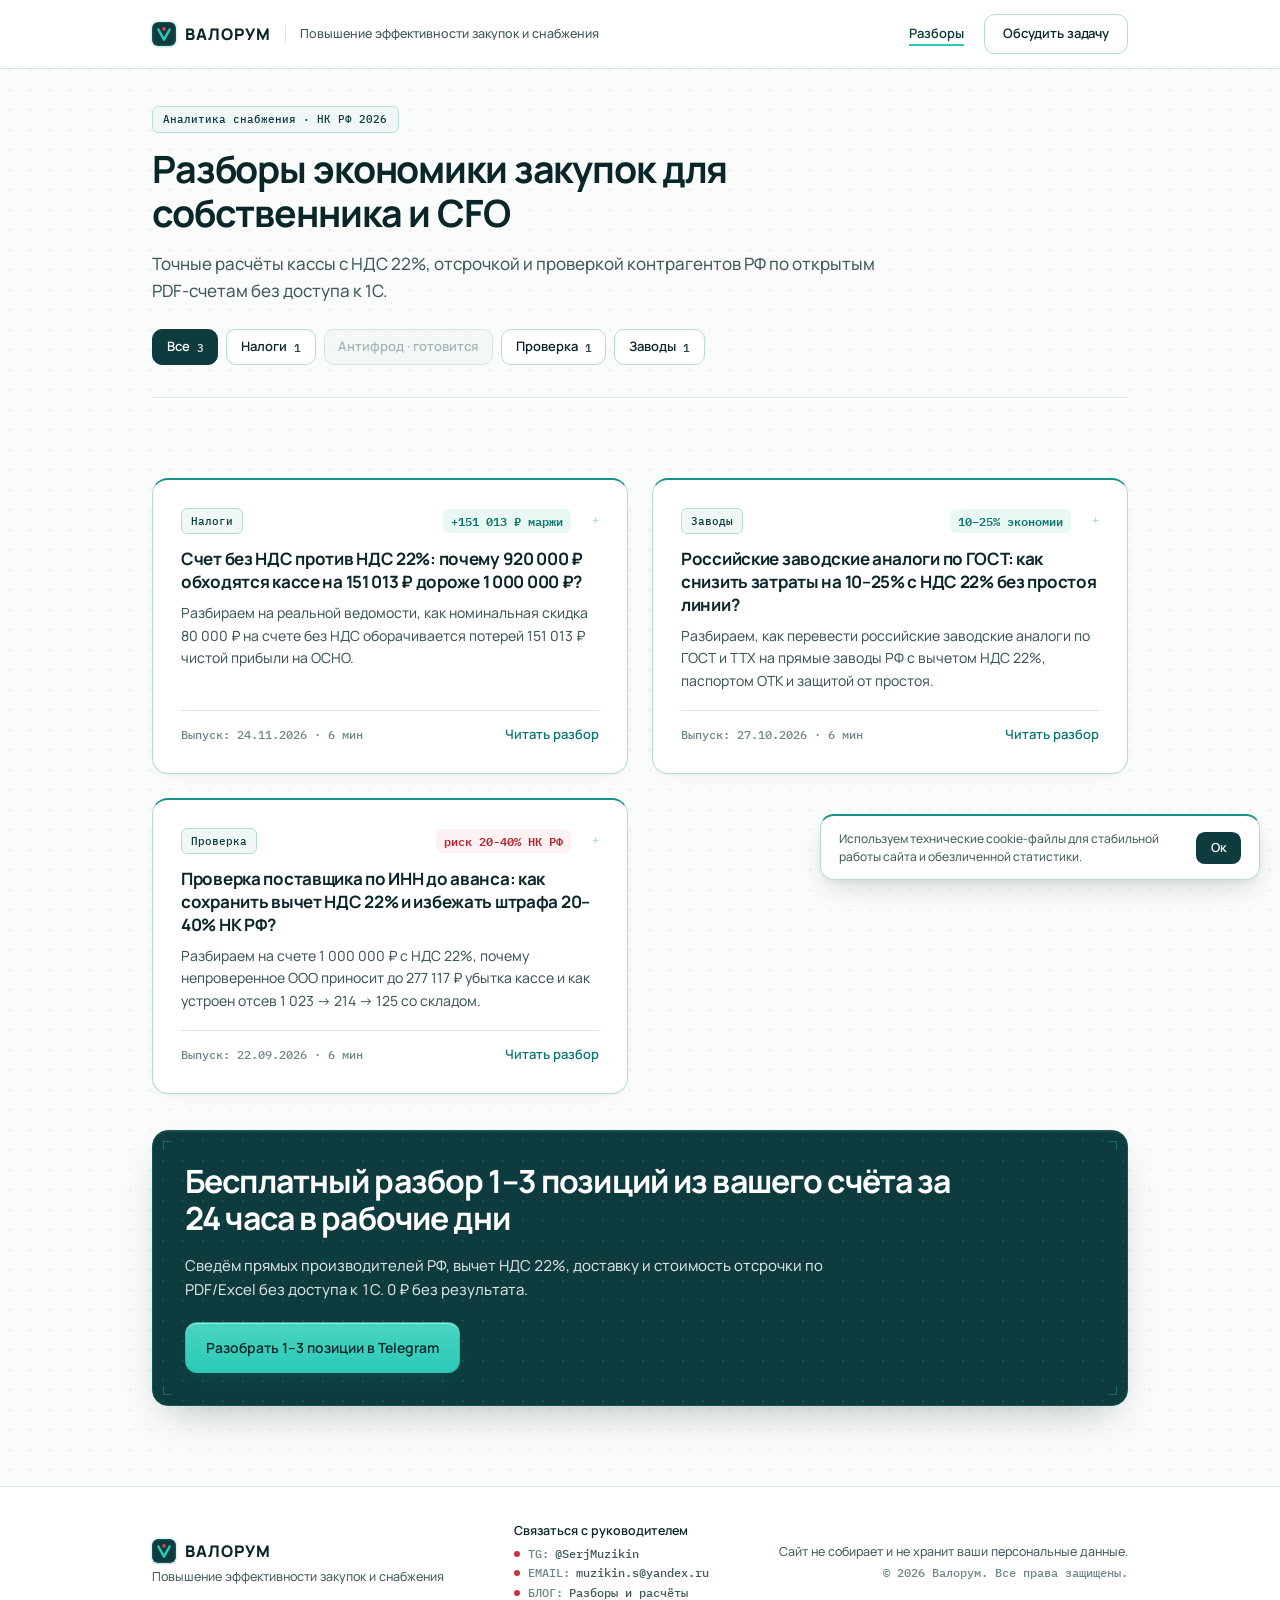
==== blog/index.html @ ad0beb58 "deploy(pages): publish sanitized showcase (default)" ====
<!DOCTYPE html>
<html lang="ru" class="scroll-smooth">
<head>
<meta charset="UTF-8">
<meta name="viewport" content="width=device-width, initial-scale=1.0">
<title>Разборы и расчёты экономики закупок — Валорум</title>
<meta name="description" content="Инженерные и налоговые разборы закупок для собственников и CFO: НДС 22%, УСН, проверка поставщиков по ИНН, отсрочка платежа и прямые заводы РФ.">
<meta name="author" content="Сергей Музыкин (@SerjMuzikin)">
<meta name="robots" content="index, follow">
<meta name="theme-color" content="#FFFFFF">
<link rel="icon" type="image/svg+xml" href="/favicon.svg">
<link rel="manifest" href="/site.webmanifest">
<link rel="canonical" href="https://valorum.ru/blog/">
<meta property="og:type" content="website">
<meta property="og:locale" content="ru_RU">
<meta property="og:site_name" content="Валорум">
<meta property="og:url" content="https://valorum.ru/blog/">
<meta property="og:title" content="Разборы и расчёты экономики закупок — Валорум">
<meta property="og:description" content="Инженерные и налоговые разборы закупок для собственников и CFO: НДС 22%, УСН, проверка поставщиков по ИНН, отсрочка платежа и прямые заводы РФ.">
<meta property="og:image" content="https://valorum.ru/og-cover.png">
<meta property="og:image:type" content="image/png">
<meta property="og:image:width" content="1200">
<meta property="og:image:height" content="630">
<meta property="og:image:alt" content="Разборы и расчёты экономики закупок — Валорум">
<meta name="twitter:card" content="summary_large_image">
<meta name="twitter:image" content="https://valorum.ru/og-cover.png">
<script type="application/ld+json">{"@context":"https://schema.org","@type":"Blog","@id":"https://valorum.ru/blog/#blog","url":"https://valorum.ru/blog/","name":"Разборы и экономика закупок — Валорум","inLanguage":"ru-RU","publisher":{"@type":"Organization","@id":"https://valorum.ru/#org","name":"Валорум","url":"https://valorum.ru/","logo":"https://valorum.ru/favicon.svg"}}</script>
<link rel="preload" href="/manrope-latin-cyrillic-var.woff2" as="font" type="font/woff2" crossorigin>
<link rel="stylesheet" href="/styles.css">
<link rel="stylesheet" href="/components.css">
<link rel="stylesheet" href="/blog.css">
<link rel="stylesheet" href="/utilities.css">
<noscript><style>.reveal-item{opacity:1!important;transform:none!important}</style></noscript>
</head>
<body id="top" class="antialiased selection:bg-[#0D3B3E] selection:text-white">
<svg width="0" height="0" style="position:absolute;overflow:hidden" aria-hidden="true"><symbol id="valorum-mark" viewBox="0 0 32 32"><rect width="32" height="32" rx="7.5" fill="#0D3B3E"/><rect x="1" y="1" width="30" height="30" rx="6.5" fill="none" stroke="#1C686D" stroke-width="1"/><path d="M8.5 10L16 23.5L23.5 10" fill="none" stroke="#29CBB6" stroke-width="3.3" stroke-linecap="round" stroke-linejoin="round"/><rect x="13.9" y="7" width="4.2" height="4.2" rx="1" fill="#E04854"/></symbol></svg>
<header class="blog-header"><div class="blog-header-inner"><div class="blog-header-left"><a href="/" class="brand-lockup shrink-0" aria-label="Валорум — главная страница"><svg class="brand-logo-box" aria-hidden="true"><use href="#valorum-mark"/></svg><span class="brand-wordmark">ВАЛОРУМ</span></a><span class="blog-header-sep" aria-hidden="true"></span><span class="blog-header-sub">Повышение эффективности закупок и снабжения</span></div><div class="blog-header-right"><a href="/blog/" class="header-nav-link header-nav-link--active shrink-0" aria-current="page">Разборы</a><a href="/#screen-5" class="btn-header-outline blog-header-btn">Обсудить задачу</a></div></div><div id="scroll-telemetry" aria-hidden="true"></div></header>
<main class="blog-main"><section class="blog-hero"><span class="blog-kicker">Аналитика снабжения · НК РФ 2026</span><h1 class="blog-h1">Разборы экономики закупок для собственника и CFO</h1><p class="blog-lead">Точные расчёты кассы с НДС 22%, отсрочкой и проверкой контрагентов РФ по открытым PDF-счетам без доступа к 1С.</p><div class="rubric-bar" data-rubric-bar><button type="button" class="rubric-chip" data-filter="all" aria-pressed="true">Все <span class="rubric-chip-count">3</span></button><button type="button" class="rubric-chip" data-filter="tax" aria-pressed="false">Налоги <span class="rubric-chip-count">1</span></button><button type="button" class="rubric-chip" data-filter="antifraud" aria-pressed="false" disabled aria-disabled="true">Антифрод · готовится</button><button type="button" class="rubric-chip" data-filter="check" aria-pressed="false">Проверка <span class="rubric-chip-count">1</span></button><button type="button" class="rubric-chip" data-filter="sourcing" aria-pressed="false">Заводы <span class="rubric-chip-count">1</span></button></div></section>
<section class="valorum-section valorum-section--last"><div class="blog-grid">
<article class="valorum-card valorum-card--flex blog-card" data-rubric="tax"><div><div class="blog-card-top"><span class="blog-rubric-badge">Налоги</span><span class="blog-metric tabular-nums blog-metric--good">+151 013 ₽ маржи</span></div><h2 class="blog-card-title"><a href="/blog/schet-bez-nds-protiv-nds-22/">Счет без НДС против НДС 22%: почему 920 000 ₽ обходятся кассе на 151 013 ₽ дороже 1 000 000 ₽?</a></h2><p class="blog-card-lead">Разбираем на реальной ведомости, как номинальная скидка 80 000 ₽ на счете без НДС оборачивается потерей 151 013 ₽ чистой прибыли на ОСНО.</p></div><div class="blog-card-footer tabular-nums"><span class="blog-card-meta">Выпуск: 24.11.2026 · 6 мин</span><a href="/blog/schet-bez-nds-protiv-nds-22/" class="blog-card-cta">Читать разбор</a></div></article>
<article class="valorum-card valorum-card--flex blog-card" data-rubric="sourcing"><div><div class="blog-card-top"><span class="blog-rubric-badge">Заводы</span><span class="blog-metric tabular-nums blog-metric--good">10–25% экономии</span></div><h2 class="blog-card-title"><a href="/blog/rossiyskie-zavodskie-analogi-po-gost/">Российские заводские аналоги по ГОСТ: как снизить затраты на 10–25% с НДС 22% без простоя линии?</a></h2><p class="blog-card-lead">Разбираем, как перевести российские заводские аналоги по ГОСТ и ТТХ на прямые заводы РФ с вычетом НДС 22%, паспортом ОТК и защитой от простоя.</p></div><div class="blog-card-footer tabular-nums"><span class="blog-card-meta">Выпуск: 27.10.2026 · 6 мин</span><a href="/blog/rossiyskie-zavodskie-analogi-po-gost/" class="blog-card-cta">Читать разбор</a></div></article>
<article class="valorum-card valorum-card--flex blog-card" data-rubric="check"><div><div class="blog-card-top"><span class="blog-rubric-badge">Проверка</span><span class="blog-metric tabular-nums blog-metric--crimson">риск 20-40% НК РФ</span></div><h2 class="blog-card-title"><a href="/blog/proverka-postavshchika-po-inn/">Проверка поставщика по ИНН до аванса: как сохранить вычет НДС 22% и избежать штрафа 20–40% НК РФ?</a></h2><p class="blog-card-lead">Разбираем на счете 1 000 000 ₽ с НДС 22%, почему непроверенное ООО приносит до 277 117 ₽ убытка кассе и как устроен отсев 1 023 -&gt; 214 -&gt; 125 со складом.</p></div><div class="blog-card-footer tabular-nums"><span class="blog-card-meta">Выпуск: 22.09.2026 · 6 мин</span><a href="/blog/proverka-postavshchika-po-inn/" class="blog-card-cta">Читать разбор</a></div></article>
</div>
<div class="blog-empty-state" data-blog-empty hidden>Выпуски этого раздела готовятся к публикации.</div>
<div class="blog-index-banner"><div class="dark-green-banner reveal-item"><span class="corner-tick tl"></span><span class="corner-tick tr"></span><span class="corner-tick bl"></span><span class="corner-tick br"></span><div class="relative"><h2 class="section-h2">Бесплатный разбор 1–3 позиций из вашего счёта за 24 часа в рабочие дни</h2><p class="blog-banner-text tabular-nums">Сведём прямых производителей РФ, вычет НДС 22%, доставку и стоимость отсрочки по PDF/Excel без доступа к 1С. 0 ₽ без результата.</p><a href="https://t.me/valorum_official_bot?start=landing_cta" data-bot-cta data-bot-camp="bg-idx" target="_blank" rel="noopener noreferrer" class="btn-valorum blog-cta-btn"><span>Разобрать 1–3 позиции в Telegram</span></a></div></div>
</div>
</section></main>
<footer class="blog-footer"><div class="blog-footer-inner"><div class="blog-footer-col"><a href="#top" class="brand-lockup" aria-label="Валорум — наверх страницы"><svg class="brand-logo-box" aria-hidden="true"><use href="#valorum-mark"/></svg><span class="brand-wordmark">ВАЛОРУМ</span></a><div class="blog-footer-sub">Повышение эффективности закупок и снабжения</div></div><div class="blog-footer-col"><div class="blog-footer-head">Связаться с руководителем</div><div class="blog-footer-links"><div class="blog-footer-row"><span class="footer-dot"></span><span class="blog-footer-lbl">TG:</span><a href="https://t.me/SerjMuzikin" target="_blank" rel="noopener noreferrer" class="footer-link">@SerjMuzikin</a></div><div class="blog-footer-row"><span class="footer-dot"></span><span class="blog-footer-lbl">EMAIL:</span><a href="mailto:muzikin.s@yandex.ru" class="footer-link">muzikin.s@yandex.ru</a></div><div class="blog-footer-row"><span class="footer-dot"></span><span class="blog-footer-lbl">БЛОГ:</span><a href="/blog/" class="footer-link">Разборы и расчёты</a></div></div></div><div class="blog-footer-legal"><div class="blog-footer-sub">Сайт не собирает и не хранит ваши персональные данные.</div><div class="blog-footer-copy">© 2026 Валорум. Все права защищены.</div></div></div></footer>
<div id="cookie-notice" class="cookie-notice" role="region" aria-label="Уведомление о cookie" hidden><p class="cookie-notice-text">Используем технические cookie-файлы для стабильной работы сайта и обезличенной статистики.</p><button type="button" id="cookie-accept-btn" class="cookie-notice-btn">Ок</button></div>
<script src="/kinematics.js" defer></script>
</body>
</html>
---- styles.css ----
/* ==========================================================================
   ТЕХНОЛОГИЧЕСКИЙ МИНИМАЛИЗМ ВАЛОРУМ (ШРИФТЫ, PREFLIGHT, ТОКЕНЫ, БАЗА)
   ========================================================================== */
@layer base, components, utilities;

@font-face {
  font-family: 'Manrope';
  font-style: normal;
  font-weight: 400 800;
  font-display: swap;
  src: url('./manrope-latin-cyrillic-var.woff2') format('woff2');
}

@font-face {
  font-family: 'IBM Plex Mono';
  font-style: normal;
  font-weight: 400;
  font-display: swap;
  src: url('./ibm-plex-mono-400.woff2') format('woff2');
}

@font-face {
  font-family: 'IBM Plex Mono';
  font-style: normal;
  font-weight: 500;
  font-display: swap;
  src: url('./ibm-plex-mono-500.woff2') format('woff2');
}

@font-face {
  font-family: 'IBM Plex Mono';
  font-style: normal;
  font-weight: 600;
  font-display: swap;
  src: url('./ibm-plex-mono-600.woff2') format('woff2');
}

@layer base {
  :root {
    /* Канонические алиасы дизайн-токенов Djuls Design Studio (ARCH-02 × ARCH-01) */
    --bg-elevated: #F0F7F6;
    --bg-glass: rgba(255, 255, 255, 0.95);
    --text-primary: #0A2629;
    --accent-primary: #29CBB6;
    --font-display: 'Manrope', -apple-system, BlinkMacSystemFont, sans-serif;
    --text-hero: clamp(1.625rem, 3.3vw + 0.85rem, 2.625rem);
    --bg-canvas: #FAFBFB;
    --bg-surface: #FFFFFF;
    --bg-subtle: #F0F7F6;
    --bg-bar-glass: rgba(255, 255, 255, 0.95);
    --border-hairline: #D8E6E4;

    /* 1. Основная зеленая гамма Скандинавского фьорда */
    --dark-green-ink: #0A2629;
    --dark-green: #0D3B3E;
    --card-border-green: #B5DCD7;
    --card-top-green: #169385;
    --text-secondary: #3F585B;
    --text-muted: #6E8689;

    /* 2. Ярко-зеленый для кнопок, маркера выгоды и плюсовой экономики */
    --bright-green: #29CBB6;
    --bright-green-hover: #31D6C0;
    --bright-green-ink: #062628;
    --good-text: #0C786D;
    --good-soft: #EAF8F5;

    /* 3. Рубиново-красный для тонких плашек, точек и минусовых цифр */
    --crimson: #C9333E;
    --crimson-text: #B42732;
    --crimson-soft: #FDF2F3;
    --crimson-border: rgba(201, 51, 62, 0.34);

    /* Инженерная шрифтовая пара и механические кривые */
    --font-sans: 'Manrope', -apple-system, BlinkMacSystemFont, sans-serif;
    --font-mono: 'IBM Plex Mono', monospace;
    --ease-mech: cubic-bezier(0.22, 1, 0.36, 1);
    --ease-crisp: cubic-bezier(0.25, 1, 0.5, 1);
  }

  /* Tailwind Preflight */
  *,
  ::before,
  ::after {
    box-sizing: border-box;
    border-width: 0;
    border-style: solid;
    border-color: #e5e7eb;
  }

  ::before,
  ::after {
    --tw-content: '';
  }

  html,
  :host {
    line-height: 1.5;
    -webkit-text-size-adjust: 100%;
    -moz-tab-size: 4;
    tab-size: 4;
    font-family: var(--font-sans);
    font-feature-settings: normal;
    font-variation-settings: normal;
    -webkit-tap-highlight-color: transparent;
  }

  body {
    margin: 0;
    line-height: inherit;
    font-family: var(--font-sans);
    font-weight: 450;
    background-color: var(--bg-canvas);
    background-image: radial-gradient(rgba(13, 59, 62, 0.075) 1px, transparent 1px);
    background-size: 20px 20px;
    color: var(--dark-green-ink);
    -webkit-font-smoothing: antialiased;
    -moz-osx-font-smoothing: grayscale;
    text-rendering: optimizeLegibility;
  }

  hr {
    height: 0;
    color: inherit;
    border-top-width: 1px;
  }

  h1, h2, h3, h4, h5, h6 {
    font-size: inherit;
    font-weight: inherit;
  }

  a {
    color: inherit;
    text-decoration: inherit;
  }

  b,
  strong {
    font-weight: bolder;
  }

  code, kbd, samp, pre {
    font-family: var(--font-mono);
    font-feature-settings: normal;
    font-variation-settings: normal;
    font-size: 1em;
  }

  small {
    font-size: 80%;
  }

  table {
    text-indent: 0;
    border-color: inherit;
    border-collapse: collapse;
  }

  button, input, optgroup, select, textarea {
    font-family: inherit;
    font-feature-settings: inherit;
    font-variation-settings: inherit;
    font-size: 100%;
    font-weight: inherit;
    line-height: inherit;
    letter-spacing: inherit;
    color: inherit;
    margin: 0;
    padding: 0;
  }

  button,
  select {
    text-transform: none;
  }

  button,
  [type='button'],
  [type='reset'],
  [type='submit'] {
    -webkit-appearance: button;
    background-color: transparent;
    background-image: none;
  }

  :-moz-focusring {
    outline: auto;
  }

  blockquote, dl, dd, h1, h2, h3, h4, h5, h6, hr, figure, p, pre {
    margin: 0;
  }

  fieldset {
    margin: 0;
    padding: 0;
  }

  legend {
    padding: 0;
  }

  ol, ul, menu {
    list-style: none;
    margin: 0;
    padding: 0;
  }

  img, svg, video, canvas, audio, iframe, embed, object {
    display: block;
    vertical-align: middle;
  }

  img,
  video {
    max-width: 100%;
    height: auto;
  }

  [hidden]:where(:not([hidden="until-found"])) {
    display: none;
  }
}

@layer components {
  /* Секции и типографика */
  .valorum-section {
    padding: 3rem 0;
    border-bottom: 1px solid var(--border-hairline);
  }
  .valorum-section--hero { padding-top: 2.25rem; }
  .valorum-section--last { border-bottom: 0; }

  .hero-h1 {
    font-size: clamp(1.625rem, 3.3vw + 0.85rem, 2.625rem);
    line-height: 1.16;
    letter-spacing: -0.032em;
    font-weight: 700;
    color: var(--dark-green-ink);
  }
  .section-h2 {
    font-size: clamp(1.4rem, 2.1vw + 0.82rem, 2rem);
    line-height: 1.18;
    letter-spacing: -0.027em;
    font-weight: 700;
    color: var(--dark-green-ink);
    max-width: 48rem;
    margin-bottom: 0.875rem;
  }
  .section-lead {
    font-size: clamp(0.9375rem, 0.35vw + 0.86rem, 1.0625rem);
    line-height: 1.62;
    color: var(--text-secondary);
    max-width: 48rem;
    margin-bottom: 1.75rem;
  }
  .card-h3 {
    font-size: 1.0625rem;
    line-height: 1.35;
    letter-spacing: -0.017em;
    font-weight: 600;
    color: var(--dark-green-ink);
    margin-bottom: 0.5rem;
  }
  .card-body {
    font-size: 0.875rem;
    line-height: 1.62;
    color: var(--text-secondary);
  }
  .card-summary {
    margin-top: 1rem;
    padding-top: 0.875rem;
    border-top: 1px solid var(--border-hairline);
    font-size: 0.875rem;
    font-weight: 600;
    color: var(--dark-green-ink);
    line-height: 1.45;
  }
  .ledger-num {
    font-family: var(--font-mono);
    font-size: 0.84375rem;
    line-height: 1.35;
    letter-spacing: -0.015em;
  }
  .font-mono-tech {
    font-family: var(--font-mono);
    letter-spacing: -0.01em;
  }
  .tabular-nums {
    font-variant-numeric: tabular-nums;
    font-feature-settings: "tnum" 1, "zero" 1;
  }

  @media (min-width: 640px) {
    .valorum-section { padding: 5rem 0; }
    .section-h2 { margin-bottom: 1rem; }
    .section-lead { margin-bottom: 2.5rem; }
    .card-h3 { margin-bottom: 0.625rem; }
    .card-summary { margin-top: 1.5rem; padding-top: 1rem; }
  }
  @media (min-width: 768px) {
    .card-h3--3row { min-height: 4.35rem; }
  }

  /* Телеметрическая линия чтения 1.5px и единый логотип */
  #scroll-telemetry {
    position: absolute;
    left: 0;
    bottom: -1px;
    height: 1.5px;
    width: 100%;
    background: linear-gradient(90deg, var(--card-top-green) 0%, var(--bright-green) 75%, var(--crimson) 100%);
    transform-origin: 0 50%;
    transform: scaleX(0);
    will-change: transform;
    pointer-events: none;
  }

  .brand-lockup {
    display: flex;
    align-items: center;
    width: fit-content;
    gap: 0.55rem;
    text-decoration: none;
  }
  .brand-logo-box {
    width: 22px;
    height: 22px;
    border-radius: 6px;
    flex-shrink: 0;
    box-shadow: 0 1px 2px rgba(10, 38, 41, 0.12), 0 0 0 2px var(--good-soft);
  }
  .brand-wordmark {
    font-family: var(--font-sans);
    font-size: 15px;
    font-weight: 800;
    text-transform: uppercase;
    letter-spacing: 0.065em;
    color: var(--dark-green-ink);
    line-height: 1;
  }
  @media (min-width: 640px) {
    .brand-logo-box { width: 24px; height: 24px; }
    .brand-wordmark { font-size: 16px; }
  }

  /* Буллиты и маркер 10–25% первого экрана */
  .hero-bullet {
    display: flex;
    align-items: flex-start;
    gap: 0.75rem;
  }
  .hero-bullet strong { font-weight: 600; color: var(--dark-green-ink); }
  .hero-check-box {
    margin-top: 3px;
    width: 1.25rem;
    height: 1.25rem;
    border-radius: 0.375rem;
    background-color: rgba(255, 255, 255, 0.95);
    border: 1px solid color-mix(in srgb, var(--card-top-green) 55%, transparent);
    display: flex;
    align-items: center;
    justify-content: center;
    flex-shrink: 0;
    color: var(--crimson);
    box-shadow: 0 1px 2px rgba(10, 38, 41, 0.04);
  }
  .hero-check-box svg { width: 0.75rem; height: 0.75rem; }
  @media (min-width: 640px) {
    .hero-bullet { gap: 0.875rem; }
  }

  .hero-highlight {
    position: relative;
    display: inline-block;
    padding-bottom: 1px;
    z-index: 1;
  }
  .hero-highlight::after {
    content: "";
    position: absolute;
    left: 0;
    right: 0;
    bottom: 0.04em;
    height: 0.30em;
    background-color: rgba(41, 203, 182, 0.40);
    border-bottom: 2px solid var(--bright-green);
    z-index: -1;
    transform-origin: left center;
    transform: scaleX(0);
    transition: transform 0.6s var(--ease-mech) 0.18s;
  }
  .reveal-item.is-visible .hero-highlight::after { transform: scaleX(1); }

  .check-stroke {
    stroke-dasharray: 14;
    stroke-dashoffset: 14;
    transition: stroke-dashoffset 0.4s var(--ease-mech) var(--check-delay, 0.2s);
  }
  .reveal-item.is-visible .check-stroke { stroke-dashoffset: 0; }

  @media (prefers-reduced-motion: reduce) {
    .hero-highlight::after { transform: scaleX(1); transition: none; }
    .check-stroke { stroke-dashoffset: 0; transition: none; }
  }
}
---- components.css ----
/* ==========================================================================
   КОМПОНЕНТЫ, СЕТКИ, ТАБЛИЦА И КИНЕТИКА ПРОЯВЛЕНИЯ ВАЛОРУМ (components.css)
   ========================================================================== */
@layer components {
  /* Сетки и карточки: 0px сдвига текста, оптика контура и реперов */
  .cards-grid-2, .cards-grid-3 {
    display: grid;
    grid-template-columns: minmax(0, 1fr);
    gap: 1rem;
  }
  .cards-grid--spaced { margin-bottom: 1rem; }
  @media (min-width: 640px) {
    .cards-grid-2, .cards-grid-3 { gap: 1.5rem; }
    .cards-grid--spaced { margin-bottom: 1.5rem; }
  }
  @media (min-width: 768px) {
    .cards-grid-2 { grid-template-columns: repeat(2, minmax(0, 1fr)); }
    .cards-grid-3 { grid-template-columns: repeat(3, minmax(0, 1fr)); }
  }

  .valorum-card {
    position: relative;
    overflow: hidden;
    padding: 1.25rem;
    background-color: var(--bg-surface);
    border: 1px solid var(--card-border-green);
    border-top: 2px solid var(--card-top-green);
    border-radius: 1rem;
    box-shadow: 0 1px 2px rgba(10, 38, 41, 0.03), 0 8px 22px -10px rgba(10, 38, 41, 0.055);
    transition: box-shadow 0.22s var(--ease-crisp), border-color 0.22s var(--ease-crisp);
  }
  .valorum-card--flex {
    display: flex;
    flex-direction: column;
    justify-content: space-between;
  }
  .valorum-card > div { position: relative; z-index: 10; }
  .valorum-card::before {
    content: "";
    pointer-events: none;
    position: absolute;
    top: 0;
    left: 0;
    right: 0;
    height: 2px;
    background: var(--bright-green);
    transform-origin: left center;
    transform: scaleX(0);
    transition: transform 0.26s var(--ease-mech);
    z-index: 20;
  }
  .valorum-card::after {
    content: "+";
    pointer-events: none;
    position: absolute;
    top: 26px;
    right: 20px;
    font-family: var(--font-mono);
    font-size: 12px;
    line-height: 1;
    color: var(--card-border-green);
    transition: color 0.2s ease, transform 0.24s var(--ease-mech);
  }
  @media (min-width: 640px) {
    .valorum-card { padding: 1.75rem; }
    .valorum-card::after { top: 34px; right: 28px; }
  }
  @media (hover: hover) {
    .valorum-card:hover {
      border-color: #72C2B9;
      box-shadow: 0 3px 10px rgba(10, 38, 41, 0.045), 0 16px 32px -12px rgba(13, 92, 86, 0.11);
    }
    .valorum-card:hover::before { transform: scaleX(1); }
    .valorum-card:hover::after { color: var(--card-top-green); transform: rotate(90deg); }
    .valorum-card:hover .badge-outline-red {
      border-color: rgba(201, 51, 62, 0.68);
      background-color: var(--crimson-soft);
    }
    .valorum-card:hover .badge-outline-red::before { opacity: 1; }
  }

  /* Контурные плашки карточек */
  .badge-outline-red, .badge-outline-red-dark {
    display: inline-flex;
    align-items: center;
    gap: 0.42rem;
    margin-bottom: 0.875rem;
    padding: 0.3rem 0.65rem;
    border-radius: 0.4rem;
    font-family: var(--font-mono);
    font-size: 11px;
    line-height: 1.25;
    font-weight: 500;
    letter-spacing: -0.005em;
    transition: border-color 0.2s ease, background-color 0.2s ease;
  }
  .badge-outline-red {
    max-width: calc(100% - 24px);
    background-color: rgba(253, 242, 243, 0.28);
    border: 1px solid var(--crimson-border);
    color: var(--crimson-text);
  }
  .badge-outline-red-dark {
    background-color: rgba(201, 51, 62, 0.16);
    border: 1px solid rgba(255, 122, 133, 0.46);
    color: #FF9EA6;
    white-space: nowrap;
  }
  .badge-outline-red::before, .badge-outline-red-dark::before {
    content: "";
    width: 4px;
    height: 4px;
    flex-shrink: 0;
    border-radius: 9999px;
  }
  .badge-outline-red::before {
    background-color: var(--crimson);
    opacity: 0.55;
    transition: opacity 0.2s ease;
  }
  .badge-outline-red-dark::before { background-color: #FF7D88; }
  @media (min-width: 380px) {
    .badge-outline-red { white-space: nowrap; }
  }
  @media (min-width: 640px) {
    .badge-outline-red, .badge-outline-red-dark { margin-bottom: 1rem; }
  }

  /* Темно-изумрудные монолиты и угловые скобки */
  .dark-green-banner {
    position: relative;
    overflow: hidden;
    padding: 1.5rem 1.25rem;
    border-radius: 1rem;
    background-color: var(--dark-green);
    background-image: radial-gradient(rgba(41, 203, 182, 0.15) 1px, transparent 1px);
    background-size: 20px 20px;
    border: 1px solid #16565A;
    box-shadow: 0 1px 0 0 rgba(255, 255, 255, 0.08) inset, 0 18px 40px -18px rgba(10, 38, 41, 0.34);
    transition: border-color 0.24s var(--ease-crisp), box-shadow 0.24s var(--ease-crisp);
  }
  .dark-green-banner > div.relative { z-index: 10; }
  .dark-green-banner .section-h2 { color: #FFFFFF; }
  @media (min-width: 640px) {
    .dark-green-banner { padding: 2rem; }
    .dark-green-banner--lg { padding: 2.5rem; }
  }
  @media (min-width: 1024px) {
    .dark-green-banner--lg { padding: 3rem; }
  }
  @media (hover: hover) {
    .dark-green-banner:hover { border-color: #21797E; }
    .dark-green-banner:hover .corner-tick { border-color: rgba(41, 203, 182, 0.75); }
    .dark-green-banner:hover .badge-outline-red-dark {
      border-color: rgba(255, 145, 154, 0.78);
      background-color: rgba(201, 51, 62, 0.24);
    }
  }

  .corner-tick {
    pointer-events: none;
    position: absolute;
    width: 9px;
    height: 9px;
    border: 0 solid rgba(41, 203, 182, 0.35);
    transition: border-color 0.24s ease;
  }
  .corner-tick.tl { top: 0.625rem; left: 0.625rem; border-top-width: 1px; border-left-width: 1px; }
  .corner-tick.tr { top: 0.625rem; right: 0.625rem; border-top-width: 1px; border-right-width: 1px; }
  .corner-tick.bl { bottom: 0.625rem; left: 0.625rem; border-bottom-width: 1px; border-left-width: 1px; }
  .corner-tick.br { bottom: 0.625rem; right: 0.625rem; border-bottom-width: 1px; border-right-width: 1px; }
  @media (min-width: 640px) {
    .dark-green-banner--lg .corner-tick.tl { top: 0.75rem; left: 0.75rem; }
    .dark-green-banner--lg .corner-tick.tr { top: 0.75rem; right: 0.75rem; }
    .dark-green-banner--lg .corner-tick.bl { bottom: 0.75rem; left: 0.75rem; }
    .dark-green-banner--lg .corner-tick.br { bottom: 0.75rem; right: 0.75rem; }
  }

  /* Финансовая ведомость (#financial-ledger): мобильные карточки и десктопная таблица */
  .valorum-table-wrap {
    overflow: hidden;
    background-color: var(--bg-surface);
    border: 1px solid var(--card-border-green);
    border-radius: 1rem;
    box-shadow: 0 1px 2px rgba(10, 38, 41, 0.03), 0 8px 22px -10px rgba(10, 38, 41, 0.055);
  }
  .ledger-head {
    background-color: var(--dark-green);
    font-family: var(--font-mono);
    font-size: 11px;
    letter-spacing: 0.03em;
    color: #E6F4F3;
    text-transform: uppercase;
  }
  .ledger-m-block { padding: 1.25rem; }
  .ledger-m-block--win { background-color: var(--good-soft); }
  .ledger-m-block > * + * { margin-top: 0.875rem; }
  .ledger-m-grid {
    display: grid;
    grid-template-columns: repeat(2, minmax(0, 1fr));
    column-gap: 1rem;
    row-gap: 0.625rem;
    font-size: 0.75rem;
    line-height: 1rem;
  }
  .ledger-m-grid .ledger-num { margin-top: 0.125rem; }
  .ledger-m-lbl { font-size: 11px; color: var(--text-muted); }
  .ledger-m-total {
    display: flex;
    align-items: center;
    justify-content: space-between;
    border-radius: 0.75rem;
    padding: 0.625rem 0.875rem;
  }
  .ledger-m-total--bad { background-color: var(--crimson-soft); }
  .ledger-m-total--sub { background-color: var(--bg-subtle); }
  .ledger-m-total--win { padding: 0.75rem 0.875rem; background-color: var(--bright-green); }

  #financial-ledger table {
    width: 100%;
    text-align: left;
    border-collapse: collapse;
    font-size: 0.875rem;
    line-height: 1.25rem;
  }
  #financial-ledger th { padding: 0.875rem 1rem; font-weight: 500; }
  #financial-ledger td { padding: 1rem; }
  #financial-ledger th:first-child, #financial-ledger th:last-child,
  #financial-ledger td:first-child, #financial-ledger td:last-child {
    padding-left: 1.25rem;
    padding-right: 1.25rem;
  }
  #financial-ledger tbody tr { white-space: nowrap; }
  .ledger-sub { font-size: 0.75rem; line-height: 1rem; font-weight: 400; color: var(--text-muted); margin-top: 0.25rem; }
  .ledger-sub--sec { color: var(--text-secondary); }
  .ledger-sub--bad { color: color-mix(in srgb, var(--crimson-text) 80%, transparent); }
  .ledger-sub--win { font-weight: 500; color: color-mix(in srgb, var(--bright-green-ink) 80%, transparent); }
  .val-ink { font-weight: 600; color: var(--dark-green-ink); }
  .val-sec { color: var(--text-secondary); }
  .val-sec-m { font-weight: 500; color: var(--text-secondary); }
  .val-bad { font-weight: 600; color: var(--crimson-text); }
  .val-good { font-weight: 600; color: var(--good-text); }
  .val-win { font-weight: 600; color: var(--bright-green-ink); }

  .ledger-row-bad, .ledger-row-good {
    box-shadow: inset 3px 0 0 transparent;
    transition: background-color 0.18s ease, box-shadow 0.18s ease;
  }
  @media (hover: hover) {
    .ledger-row-bad:hover {
      background-color: rgba(253, 242, 243, 0.45);
      box-shadow: inset 3px 0 0 var(--crimson);
    }
    .ledger-row-good:hover {
      background-color: rgba(234, 248, 245, 0.55);
      box-shadow: inset 3px 0 0 var(--card-top-green);
    }
  }

  /* Кнопки CTA, навигация шапки и футер */
  .header-nav-link {
    font-size: 12.5px;
    font-weight: 600;
    color: var(--text-secondary);
    padding: 0.35rem 0.25rem;
    transition: color 0.16s ease;
  }
  .header-nav-link:hover { color: var(--dark-green); }
  @media (min-width: 640px) {
    .header-nav-link { font-size: 13px; }
  }
  @media (max-width: 359px) {
    .brand-wordmark { font-size: 13.5px; letter-spacing: 0.04em; }
    .header-nav-link { font-size: 12px; }
  }

  .btn-header-outline {
    background-color: var(--bg-surface);
    color: var(--dark-green-ink);
    border: 1px solid var(--card-border-green);
    box-shadow: 0 1px 2px rgba(10, 38, 41, 0.03);
    transition: background-color 0.18s var(--ease-crisp), border-color 0.18s var(--ease-crisp), box-shadow 0.18s var(--ease-crisp);
  }
  @media (hover: hover) {
    .btn-header-outline:hover {
      background-color: #F2F9F8;
      border-color: #72C2B9;
      box-shadow: 0 2px 6px rgba(10, 38, 41, 0.05), 0 6px 14px -6px rgba(13, 92, 86, 0.12);
    }
  }
  .btn-header-outline:active {
    background-color: #E9F4F2;
    box-shadow: 0 1px 2px rgba(10, 38, 41, 0.06) inset;
  }

  .btn-valorum {
    position: relative;
    background-color: var(--bright-green);
    background-image: linear-gradient(180deg, rgba(255, 255, 255, 0.16) 0%, rgba(255, 255, 255, 0) 100%);
    color: var(--bright-green-ink);
    border: 1px solid rgba(10, 38, 41, 0.14);
    box-shadow: 0 1px 0 0 rgba(255, 255, 255, 0.45) inset, 0 8px 20px -6px rgba(13, 138, 124, 0.28);
    transition: background-color 0.18s var(--ease-crisp), box-shadow 0.18s var(--ease-crisp);
  }
  @media (hover: hover) {
    .btn-valorum:hover {
      background-color: var(--bright-green-hover);
      box-shadow: 0 1px 0 0 rgba(255, 255, 255, 0.52) inset, 0 12px 24px -6px rgba(13, 138, 124, 0.36);
    }
    .btn-valorum:hover svg { transform: translateX(3px); }
  }
  .btn-valorum:active {
    background-color: #22BA9F;
    box-shadow: 0 1px 3px rgba(6, 38, 40, 0.14) inset;
  }
  .btn-valorum svg { transition: transform 0.2s var(--ease-mech); }

  .footer-dot {
    width: 0.375rem;
    height: 0.375rem;
    border-radius: 9999px;
    background-color: var(--crimson);
    margin-right: 0.5rem;
    flex-shrink: 0;
  }
  .footer-link {
    color: var(--text-secondary);
    margin-left: 0.375rem;
    padding: 0.125rem 0;
    transition: color 0.15s ease;
  }
  .footer-link:hover { color: var(--dark-green); }
  @media (min-width: 640px) { .footer-link { padding: 0; } }

  /* Компактная плашка уведомления о технических cookie (#cookie-notice) */
  .cookie-notice {
    position: fixed;
    left: 0.75rem;
    right: 0.75rem;
    bottom: 0.75rem;
    z-index: 60;
    display: flex;
    align-items: center;
    justify-content: space-between;
    gap: 0.875rem;
    padding: 0.75rem 1rem;
    border-radius: 0.875rem;
    background-color: var(--bg-bar-glass);
    -webkit-backdrop-filter: blur(12px);
    backdrop-filter: blur(12px);
    border: 1px solid var(--card-border-green);
    border-top: 2px solid var(--card-top-green);
    box-shadow: 0 12px 28px -8px rgba(10, 38, 41, 0.18), 0 2px 6px rgba(10, 38, 41, 0.06);
  }
  .cookie-notice[hidden] { display: none; }
  .cookie-notice-text {
    font-size: 12px;
    line-height: 1.45;
    color: var(--text-secondary);
  }
  .cookie-notice-btn {
    flex-shrink: 0;
    min-height: 32px;
    padding: 0.375rem 0.9rem;
    border-radius: 0.55rem;
    background-color: var(--dark-green);
    color: #FFFFFF;
    font-size: 12.5px;
    font-weight: 600;
    line-height: 1.2;
    cursor: pointer;
    transition: background-color 0.18s var(--ease-crisp);
  }
  @media (hover: hover) {
    .cookie-notice-btn:hover { background-color: #135256; }
  }
  .cookie-notice-btn:active { background-color: var(--dark-green-ink); }
  .cookie-notice-btn:focus-visible {
    outline: 2px solid var(--bright-green);
    outline-offset: 2px;
  }
  @media (min-width: 640px) {
    .cookie-notice {
      left: auto;
      right: 1.25rem;
      bottom: 1.25rem;
      max-width: 440px;
      padding: 0.875rem 1.125rem;
    }
  }

  /* Импульс индикатора 24 часов и проявление блоков без subpixel-blur */
  @keyframes pulseDot {
    0%, 100% { box-shadow: 0 0 0 2px rgba(201, 51, 62, 0.14); }
    50% { box-shadow: 0 0 0 5px rgba(201, 51, 62, 0.24); }
  }
  @keyframes pulseDotDark {
    0%, 100% { box-shadow: 0 0 0 2px rgba(255, 118, 130, 0.18); }
    50% { box-shadow: 0 0 0 5px rgba(255, 118, 130, 0.32); }
  }
  .live-red-dot { animation: pulseDot 2.8s ease-in-out infinite; }
  .live-red-dot-dark { animation: pulseDotDark 2.8s ease-in-out infinite; }

  .reveal-item {
    opacity: 0;
    transform: translateY(10px);
    transition: opacity 0.38s var(--ease-mech), transform 0.38s var(--ease-mech);
    transition-delay: var(--delay, 0ms);
  }
  .reveal-item.is-visible { opacity: 1; transform: translateY(0); }
  .reveal-item.is-settled { transform: none; transition: none; }

  @media (prefers-reduced-motion: reduce) {
    .reveal-item { opacity: 1; transform: none; transition: none; }
    .hero-highlight::after { transform: scaleX(1); transition: none; }
    .check-stroke { stroke-dashoffset: 0; transition: none; }
    .live-red-dot, .live-red-dot-dark { animation: none; }
  }
}
---- blog.css ----
/* ==========================================================================
   МОДУЛЬ БЛОГА И СТАТЕЙ «ВАЛОРУМ» (/blog/ и /blog/<slug>/, <= 350 строк)
   ========================================================================== */
@layer components {
  .blog-main { max-width: 64rem; margin-left: auto; margin-right: auto; padding-left: 1rem; padding-right: 1rem; }
  .blog-header {
    position: sticky; top: 0; z-index: 50;
    background-color: var(--bg-bar-glass); -webkit-backdrop-filter: blur(12px); backdrop-filter: blur(12px);
    border-bottom: 1px solid var(--border-hairline);
  }
  .blog-header-inner {
    max-width: 64rem; margin: 0 auto; padding: 0 1rem; height: 60px;
    display: flex; align-items: center; justify-content: space-between; gap: 0.5rem;
  }
  .blog-header-left, .blog-header-right { display: flex; align-items: center; gap: 0.5rem; flex-shrink: 0; }
  .blog-header-left { gap: 0.875rem; min-width: 0; flex-shrink: 1; }
  .blog-header-sep { display: none; height: 18px; width: 1px; background-color: var(--border-hairline); flex-shrink: 0; }
  .blog-header-sub {
    display: none; font-size: 12.5px; font-weight: 500; color: var(--text-secondary);
    line-height: 1; overflow: hidden; text-overflow: ellipsis; white-space: nowrap;
  }
  .blog-header-btn {
    display: inline-flex; justify-content: center; align-items: center; height: 36px;
    padding: 0 0.625rem; border-radius: 10px; font-size: 12.5px; font-weight: 600;
    letter-spacing: -0.01em; flex-shrink: 0;
  }
  .blog-footer { background-color: var(--bg-surface); border-top: 1px solid var(--border-hairline); }
  .blog-footer-inner {
    max-width: 64rem; margin: 0 auto; padding: 2rem 1rem;
    display: flex; flex-direction: column; align-items: flex-start; justify-content: space-between; gap: 1.25rem;
  }
  .blog-footer-col { display: flex; flex-direction: column; align-items: flex-start; gap: 5px; }
  .blog-footer-sub { font-size: 12px; line-height: 1.4; color: var(--text-secondary); }
  .blog-footer-head { font-size: 12px; font-weight: 600; color: var(--dark-green-ink); line-height: 1.35; }
  .blog-footer-links {
    display: flex; flex-direction: column; gap: 0.25rem;
    font-family: var(--font-mono); font-size: 0.75rem; line-height: 1.45;
  }
  .blog-footer-row { display: inline-flex; align-items: center; white-space: nowrap; }
  .blog-footer-lbl { color: var(--text-muted); }
  .blog-footer-legal {
    width: 100%; padding-top: 1rem; border-top: 1px solid var(--border-hairline);
    display: flex; flex-direction: column; align-items: flex-start; gap: 0.25rem;
  }
  .blog-footer-copy { font-family: var(--font-mono); font-size: 11.5px; line-height: 1.4; color: var(--text-muted); }
  .blog-cta-btn {
    display: inline-flex; justify-content: center; align-items: center; gap: 0.5rem;
    min-height: 50px; padding: 0.875rem 1.25rem; border-radius: 0.75rem; font-size: 0.875rem; font-weight: 600;
  }
  @media (min-width: 640px) {
    .blog-main, .blog-header-inner { padding-left: 1.5rem; padding-right: 1.5rem; }
    .blog-header-inner { height: 68px; gap: 1rem; }
    .blog-header-right { gap: 1rem; }
    .blog-header-btn { height: 40px; padding: 0 18px; border-radius: 11px; font-size: 13px; }
    .blog-footer-inner { padding: 2.25rem 1.5rem; }
    .blog-footer-sub, .blog-footer-head { font-size: 12.5px; }
    .blog-footer-links { gap: 0.125rem; }
  }
  @media (min-width: 768px) { .blog-header-sep, .blog-header-sub { display: block; } }
  @media (min-width: 1024px) {
    .blog-footer-inner { flex-direction: row; align-items: center; gap: 2rem; }
    .blog-footer-sub, .blog-footer-copy { white-space: nowrap; }
    .blog-footer-legal { width: auto; padding-top: 0; border-top-width: 0; align-items: flex-end; text-align: right; }
  }

  .header-nav-link--active {
    color: var(--dark-green); text-decoration: underline; text-decoration-color: var(--bright-green);
    text-decoration-thickness: 2px; text-underline-offset: 6px;
  }

  .blog-hero { padding: 2.25rem 0 2rem; border-bottom: 1px solid var(--border-hairline); }
  .blog-kicker {
    display: inline-flex; align-items: center; padding: 0.28rem 0.65rem;
    border-radius: 0.4rem; border: 1px solid var(--card-border-green);
    background-color: var(--bg-subtle); font-family: var(--font-mono);
    font-size: 11px; font-weight: 500; color: var(--dark-green); margin-bottom: 0.875rem;
  }
  .blog-h1 {
    font-size: clamp(1.55rem, 2.8vw + 0.8rem, 2.35rem);
    line-height: 1.18; letter-spacing: -0.03em; font-weight: 700; color: var(--dark-green-ink); max-width: 48rem;
  }
  .blog-lead {
    margin-top: 0.875rem; font-size: clamp(0.95rem, 0.35vw + 0.86rem, 1.0625rem);
    line-height: 1.62; color: var(--text-secondary); max-width: 46rem;
  }

  .rubric-bar { display: flex; flex-wrap: wrap; gap: 0.5rem; margin-top: 1.5rem; }
  .rubric-chip {
    display: inline-flex; align-items: center; gap: 0.45rem; min-height: 36px;
    padding: 0.4rem 0.85rem; border-radius: 0.625rem;
    border: 1px solid var(--card-border-green); background-color: var(--bg-surface);
    color: var(--dark-green-ink); font-size: 13px; font-weight: 600; cursor: pointer;
    transition: background-color 0.16s ease, border-color 0.16s ease, color 0.16s ease;
  }
  .rubric-chip[aria-pressed="true"] { background-color: var(--dark-green); border-color: var(--dark-green); color: #FFFFFF; }
  .rubric-chip:disabled { opacity: 0.6; cursor: not-allowed; background-color: var(--bg-subtle); color: var(--text-muted); }
  .rubric-chip-count { font-family: var(--font-mono); font-size: 11px; opacity: 0.85; }

  .blog-grid { display: grid; grid-template-columns: minmax(0, 1fr); gap: 1rem; }
  @media (min-width: 768px) {
    .blog-grid { grid-template-columns: repeat(2, minmax(0, 1fr)); gap: 1.5rem; }
  }

  .blog-card[hidden] { display: none; }
  .blog-card-top {
    display: flex; flex-wrap: wrap; align-items: center; justify-content: space-between;
    gap: 0.5rem; padding-right: 1.75rem; margin-bottom: 0.875rem;
  }
  .blog-rubric-badge {
    display: inline-flex; align-items: center; padding: 0.25rem 0.55rem;
    border-radius: 0.375rem; border: 1px solid var(--card-border-green);
    background-color: var(--bg-subtle); font-family: var(--font-mono);
    font-size: 11px; font-weight: 500; color: var(--dark-green);
  }
  .blog-metric { font-family: var(--font-mono); font-size: 12px; font-weight: 600; padding: 0.2rem 0.5rem; border-radius: 0.375rem; }
  .blog-metric--good { background-color: var(--good-soft); color: var(--good-text); }
  .blog-metric--crimson { background-color: var(--crimson-soft); color: var(--crimson-text); }
  .blog-card-title {
    font-size: 1.0625rem; line-height: 1.35; letter-spacing: -0.017em;
    font-weight: 700; color: var(--dark-green-ink); margin-bottom: 0.5rem;
  }
  .blog-card-title a:hover { color: var(--good-text); }
  .blog-card-lead { font-size: 0.875rem; line-height: 1.6; color: var(--text-secondary); }
  .blog-card-footer {
    display: flex; flex-wrap: wrap; align-items: center; justify-content: space-between;
    gap: 0.5rem; margin-top: 1.125rem; padding-top: 0.875rem; border-top: 1px solid var(--border-hairline);
  }
  .blog-card-meta { font-family: var(--font-mono); font-size: 11.5px; color: var(--text-muted); }
  .blog-card-cta { font-size: 13px; font-weight: 600; color: var(--good-text); }
  .blog-card-cta:hover { text-decoration: underline; }

  .blog-empty-state {
    padding: 2rem 1.25rem; border: 1px dashed var(--card-border-green);
    border-radius: 1rem; background-color: var(--bg-surface);
    color: var(--text-secondary); text-align: center; font-size: 0.9375rem;
  }
  .blog-empty-state[hidden] { display: none; }
  .blog-index-banner { margin-top: 2.25rem; }
  .blog-banner-text { font-size: 0.9375rem; line-height: 1.6; color: rgba(255, 255, 255, 0.85); max-width: 44rem; margin-bottom: 1.25rem; }

  .blog-article-wrap { padding: 1.75rem 0 4rem; max-width: 52rem; }
  .blog-breadcrumbs {
    display: flex; flex-wrap: wrap; align-items: center; gap: 0.45rem;
    font-family: var(--font-mono); font-size: 12px; color: var(--text-muted); margin-bottom: 1.25rem;
  }
  .blog-breadcrumbs a:hover { color: var(--dark-green); }
  .blog-article-header { margin-bottom: 1.75rem; }
  .blog-meta { display: flex; flex-wrap: wrap; align-items: center; gap: 0.5rem; margin-bottom: 1rem; }
  .blog-meta-chip {
    font-family: var(--font-mono); font-size: 11.5px; color: var(--text-secondary);
    padding: 0.22rem 0.55rem; border-radius: 0.375rem; background-color: var(--bg-surface); border: 1px solid var(--border-hairline);
  }

  .blog-block-title {
    font-size: clamp(1.2rem, 1.5vw + 0.8rem, 1.5rem);
    line-height: 1.25; letter-spacing: -0.02em; font-weight: 700; color: var(--dark-green-ink); margin-bottom: 0.875rem;
  }
  .blog-tldr {
    padding: 1.25rem; border-radius: 1rem; border: 1px solid var(--card-border-green);
    border-left: 4px solid var(--card-top-green); background-color: var(--bg-surface); margin-bottom: 2rem;
  }
  .blog-tldr-list { display: flex; flex-direction: column; gap: 0.65rem; font-size: 0.9375rem; line-height: 1.58; color: var(--dark-green-ink); }
  .blog-tldr-list li { position: relative; padding-left: 1.15rem; }
  .blog-tldr-list li::before {
    content: ""; position: absolute; left: 0; top: 0.55em; width: 6px; height: 6px; border-radius: 2px; background-color: var(--bright-green);
  }

  .blog-prose { display: flex; flex-direction: column; gap: 1.75rem; margin-bottom: 2.25rem; }
  .blog-section h2 {
    font-size: clamp(1.2rem, 1.5vw + 0.8rem, 1.5rem);
    line-height: 1.25; letter-spacing: -0.02em; font-weight: 700; color: var(--dark-green-ink); margin-bottom: 0.75rem;
  }
  .blog-section p { font-size: 0.96875rem; line-height: 1.68; color: var(--text-secondary); }
  .blog-section p + p { margin-top: 0.85rem; }

  .valorum-ledger { margin-bottom: 2.25rem; }
  .valorum-ledger table { width: 100%; border-collapse: collapse; text-align: left; font-size: 0.875rem; }
  .valorum-ledger th { background-color: var(--dark-green); color: #E6F4F3; font-family: var(--font-mono); font-size: 11.5px; font-weight: 500; padding: 0.8rem 1rem; }
  .valorum-ledger td { padding: 0.85rem 1rem; border-top: 1px solid var(--border-hairline); }
  @media (max-width: 639px) {
    .valorum-ledger thead { display: none; }
    .valorum-ledger tr { display: block; padding: 0.75rem 1rem; border-top: 1px solid var(--border-hairline); }
    .valorum-ledger tbody tr:first-child { border-top: 0; }
    .valorum-ledger td { display: flex; justify-content: space-between; align-items: baseline; gap: 0.75rem; padding: 0.35rem 0; border-top: 0; }
    .valorum-ledger td::before { content: attr(data-label); font-family: var(--font-mono); font-size: 11px; color: var(--text-muted); text-align: left; flex-shrink: 0; }
  }
  .blog-ledger-summary { margin-top: 0.75rem; font-size: 0.875rem; font-weight: 600; color: var(--dark-green-ink); }

  .blog-diagram { margin: 0 0 2.25rem; padding: 1rem; border: 1px solid var(--card-border-green); border-radius: 1rem; background-color: var(--bg-surface); }
  .blog-diagram-svg { width: 100%; height: auto; display: block; }
  .blog-diagram-svg text { font-family: var(--font-sans); font-size: 16px; font-weight: 600; fill: #0A2629; }
  .blog-diagram-svg .dt { font-size: 17px; font-weight: 700; fill: #0D3B3E; }
  .blog-diagram-svg .dm { font-family: var(--font-mono); font-weight: 700; }
  .blog-diagram-svg .de { text-anchor: end; }
  .blog-diagram-svg .dc { text-anchor: middle; }
  .blog-diagram-svg .dw { fill: #FAFBFB; }
  .blog-diagram-svg .dg { fill: #0C786D; }
  .blog-diagram-svg .da { fill: #29CBB6; }
  .blog-diagram-svg .dr { fill: #B42732; }
  .blog-diagram-svg .ds { fill: #3F585B; font-weight: 500; }
  .blog-diagram-svg .dv { font-size: 20px; }
  .blog-diagram figcaption { margin-top: 0.75rem; font-size: 0.8125rem; line-height: 1.5; color: var(--text-secondary); }

  .blog-checklist-wrap { margin-bottom: 2rem; }
  .blog-checklist {
    display: flex; flex-direction: column; gap: 0.65rem; padding: 1.25rem;
    border-radius: 1rem; border: 1px solid var(--card-border-green); background-color: var(--bg-surface);
  }
  .blog-checklist li { position: relative; padding-left: 1.4rem; font-size: 0.9375rem; line-height: 1.55; color: var(--dark-green-ink); }
  .blog-checklist li::before {
    content: ""; position: absolute; left: 0; top: 0.45em; width: 9px; height: 9px;
    border: 2px solid var(--card-top-green); border-radius: 2px; background-color: var(--good-soft);
  }

  .blog-faq { margin: 2.25rem 0; }
  .blog-faq-item { padding: 1rem 1.25rem; border: 1px solid var(--border-hairline); border-radius: 0.875rem; background-color: var(--bg-surface); }
  .blog-faq-item + .blog-faq-item { margin-top: 0.75rem; }
  .blog-faq-q { font-size: 1rem; font-weight: 700; color: var(--dark-green-ink); margin-bottom: 0.4rem; }
  .blog-faq-a { font-size: 0.90625rem; line-height: 1.6; color: var(--text-secondary); }

  .blog-related { margin-top: 2.5rem; }
  .blog-related-head { display: flex; flex-wrap: wrap; align-items: baseline; justify-content: space-between; gap: 0.75rem; margin-bottom: 1rem; }
  .blog-ledger-anchor { font-size: 0.875rem; font-weight: 600; color: var(--good-text); text-decoration: underline; text-underline-offset: 4px; }
}
---- utilities.css ----
/* ==========================================================================
   АТОМАРНЫЕ УТИЛИТЫ ВАЛОРУМ (utilities.css — 100% покрытие классов index.html)
   ========================================================================== */
@layer utilities {
  /* Позиционирование, отображение и поток */
  .relative { position: relative; }
  .sticky { position: sticky; }
  .top-0 { top: 0px; }
  .z-50 { z-index: 50; }
  .flex { display: flex; }
  .inline-flex { display: inline-flex; }
  .hidden { display: none; }
  .overflow-x-auto { overflow-x: auto; }
  .scroll-smooth { scroll-behavior: smooth; }

  /* Flex-раскладка и размеры */
  .flex-col { flex-direction: column; }
  .items-start { align-items: flex-start; }
  .items-center { align-items: center; }
  .justify-center { justify-content: center; }
  .justify-between { justify-content: space-between; }
  .shrink-0 { flex-shrink: 0; }
  .min-w-0 { min-width: 0px; }
  .w-2 { width: 0.5rem; }
  .w-4 { width: 1rem; }
  .w-px { width: 1px; }
  .w-full { width: 100%; }
  .h-2 { height: 0.5rem; }
  .h-4 { height: 1rem; }
  .h-\[18px\] { height: 18px; }
  .h-\[36px\] { height: 36px; }
  .h-\[60px\] { height: 60px; }
  .min-h-\[50px\] { min-height: 50px; }
  .max-w-2xl { max-width: 42rem; }
  .max-w-4xl { max-width: 56rem; }
  .max-w-5xl { max-width: 64rem; }

  /* Отступы и интервалы */
  .gap-1 { gap: 0.25rem; }
  .gap-1\.5 { gap: 0.375rem; }
  .gap-2 { gap: 0.5rem; }
  .gap-2\.5 { gap: 0.625rem; }
  .gap-3 { gap: 0.75rem; }
  .gap-3\.5 { gap: 0.875rem; }
  .gap-5 { gap: 1.25rem; }
  .gap-\[5px\] { gap: 5px; }
  .mx-auto {
    margin-left: auto;
    margin-right: auto;
  }
  .mt-0\.5 { margin-top: 0.125rem; }
  .mt-2\.5 { margin-top: 0.625rem; }
  .mt-4 { margin-top: 1rem; }
  .mb-5 { margin-bottom: 1.25rem; }
  .mb-6 { margin-bottom: 1.5rem; }
  .px-1 {
    padding-left: 0.25rem;
    padding-right: 0.25rem;
  }
  .px-2 {
    padding-left: 0.5rem;
    padding-right: 0.5rem;
  }
  .px-2\.5 {
    padding-left: 0.625rem;
    padding-right: 0.625rem;
  }
  .px-3\.5 {
    padding-left: 0.875rem;
    padding-right: 0.875rem;
  }
  .px-4 {
    padding-left: 1rem;
    padding-right: 1rem;
  }
  .px-5 {
    padding-left: 1.25rem;
    padding-right: 1.25rem;
  }
  .py-0\.5 {
    padding-top: 0.125rem;
    padding-bottom: 0.125rem;
  }
  .py-3 {
    padding-top: 0.75rem;
    padding-bottom: 0.75rem;
  }
  .py-3\.5 {
    padding-top: 0.875rem;
    padding-bottom: 0.875rem;
  }
  .py-8 {
    padding-top: 2rem;
    padding-bottom: 2rem;
  }
  .pt-3\.5 { padding-top: 0.875rem; }
  .pt-4 { padding-top: 1rem; }
  .space-y-3\.5 > :not([hidden]) ~ :not([hidden]) {
    --tw-space-y-reverse: 0;
    margin-top: calc(0.875rem * calc(1 - var(--tw-space-y-reverse)));
    margin-bottom: calc(0.875rem * var(--tw-space-y-reverse));
  }

  /* Скругления, границы и разделители */
  .rounded { border-radius: 0.25rem; }
  .rounded-\[10px\] { border-radius: 10px; }
  .rounded-xl { border-radius: 0.75rem; }
  .rounded-full { border-radius: 9999px; }
  .border-t { border-top-width: 1px; }
  .border-b { border-bottom-width: 1px; }
  .border-\[var\(--border-hairline\)\] { border-color: var(--border-hairline); }
  .border-white\/15 { border-color: rgb(255 255 255 / 0.15); }
  .divide-y > :not([hidden]) ~ :not([hidden]) {
    --tw-divide-y-reverse: 0;
    border-top-width: calc(1px * calc(1 - var(--tw-divide-y-reverse)));
    border-bottom-width: calc(1px * var(--tw-divide-y-reverse));
  }
  .divide-\[var\(--border-hairline\)\] > :not([hidden]) ~ :not([hidden]) {
    border-color: var(--border-hairline);
  }

  /* Фоны и стеклянное размытие */
  .bg-\[\#FF7682\] { background-color: #FF7682; }
  .bg-\[var\(--bg-bar-glass\)\] { background-color: var(--bg-bar-glass); }
  .bg-\[var\(--bg-subtle\)\] { background-color: var(--bg-subtle); }
  .bg-\[var\(--bg-surface\)\] { background-color: var(--bg-surface); }
  .bg-\[var\(--border-hairline\)\] { background-color: var(--border-hairline); }
  .bg-\[var\(--bright-green\)\] { background-color: var(--bright-green); }
  .bg-\[var\(--crimson\)\] { background-color: var(--crimson); }
  .bg-\[var\(--crimson-soft\)\] { background-color: var(--crimson-soft); }
  .bg-\[var\(--good-soft\)\] { background-color: var(--good-soft); }
  .backdrop-blur-md {
    -webkit-backdrop-filter: blur(12px);
    backdrop-filter: blur(12px);
  }

  /* Типографика: строго сначала text-*, затем leading-* */
  .text-xs {
    font-size: 0.75rem;
    line-height: 1rem;
  }
  .text-sm {
    font-size: 0.875rem;
    line-height: 1.25rem;
  }
  .text-\[10\.5px\] { font-size: 10.5px; }
  .text-\[11px\] { font-size: 11px; }
  .text-\[11\.5px\] { font-size: 11.5px; }
  .text-\[12px\] { font-size: 12px; }
  .text-\[12\.5px\] { font-size: 12.5px; }
  .text-\[13px\] { font-size: 13px; }
  .text-\[15px\] { font-size: 15px; }

  .leading-none { line-height: 1; }
  .leading-\[1\.3\] { line-height: 1.3; }
  .leading-\[1\.35\] { line-height: 1.35; }
  .leading-\[1\.4\] { line-height: 1.4; }
  .leading-\[1\.45\] { line-height: 1.45; }
  .leading-\[1\.5\] { line-height: 1.5; }
  .leading-\[1\.62\] { line-height: 1.62; }
  .leading-\[1\.65\] { line-height: 1.65; }

  .font-medium { font-weight: 500; }
  .font-semibold { font-weight: 600; }
  .tracking-\[-0\.01em\] { letter-spacing: -0.01em; }
  .text-center { text-align: center; }
  .text-white { color: rgb(255 255 255); }
  .text-white\/85 { color: rgb(255 255 255 / 0.85); }
  .text-\[\#FF8A93\] { color: #FF8A93; }
  .text-\[var\(--crimson-text\)\] { color: var(--crimson-text); }
  .text-\[var\(--dark-green\)\] { color: var(--dark-green); }
  .text-\[var\(--dark-green-ink\)\] { color: var(--dark-green-ink); }
  .text-\[var\(--good-text\)\] { color: var(--good-text); }
  .text-\[var\(--text-muted\)\] { color: var(--text-muted); }
  .text-\[var\(--text-secondary\)\] { color: var(--text-secondary); }
  .underline { text-decoration-line: underline; }
  .decoration-\[\#FF8A93\]\/55 { text-decoration-color: rgb(255 138 147 / 0.55); }
  .decoration-1 { text-decoration-thickness: 1px; }
  .underline-offset-4 { text-underline-offset: 4px; }
  .whitespace-nowrap { white-space: nowrap; }
  .truncate {
    overflow: hidden;
    text-overflow: ellipsis;
    white-space: nowrap;
  }
  .antialiased {
    -webkit-font-smoothing: antialiased;
    -moz-osx-font-smoothing: grayscale;
  }
  .selection\:bg-\[\#0D3B3E\]::selection,
  .selection\:bg-\[\#0D3B3E\] *::selection {
    background-color: #0D3B3E;
  }
  .selection\:text-white::selection,
  .selection\:text-white *::selection {
    color: rgb(255 255 255);
  }

  /* Адаптивные брейкпоинты по возрастанию: 640px -> 768px -> 1024px */
  @media (min-width: 640px) {
    .sm\:flex-row { flex-direction: row; }
    .sm\:items-center { align-items: center; }
    .sm\:justify-start { justify-content: flex-start; }
    .sm\:w-auto { width: auto; }
    .sm\:h-\[40px\] { height: 40px; }
    .sm\:h-\[68px\] { height: 68px; }
    .sm\:min-h-\[52px\] { min-height: 52px; }
    .sm\:gap-0\.5 { gap: 0.125rem; }
    .sm\:gap-1 { gap: 0.25rem; }
    .sm\:gap-2\.5 { gap: 0.625rem; }
    .sm\:gap-4 { gap: 1rem; }
    .sm\:gap-5 { gap: 1.25rem; }
    .sm\:mt-3 { margin-top: 0.75rem; }
    .sm\:mt-6 { margin-top: 1.5rem; }
    .sm\:mb-8 { margin-bottom: 2rem; }
    .sm\:px-6 {
      padding-left: 1.5rem;
      padding-right: 1.5rem;
    }
    .sm\:px-7 {
      padding-left: 1.75rem;
      padding-right: 1.75rem;
    }
    .sm\:px-\[18px\] {
      padding-left: 18px;
      padding-right: 18px;
    }
    .sm\:py-4 {
      padding-top: 1rem;
      padding-bottom: 1rem;
    }
    .sm\:py-9 {
      padding-top: 2.25rem;
      padding-bottom: 2.25rem;
    }
    .sm\:pt-5 { padding-top: 1.25rem; }
    .sm\:space-y-4 > :not([hidden]) ~ :not([hidden]) {
      --tw-space-y-reverse: 0;
      margin-top: calc(1rem * calc(1 - var(--tw-space-y-reverse)));
      margin-bottom: calc(1rem * var(--tw-space-y-reverse));
    }
    .sm\:rounded-\[11px\] { border-radius: 11px; }
    .sm\:text-\[12\.5px\] { font-size: 12.5px; }
    .sm\:text-\[13px\] { font-size: 13px; }
    .sm\:text-\[15px\] { font-size: 15px; }
    .sm\:text-\[17px\] { font-size: 17px; }
  }

  @media (min-width: 768px) {
    .md\:block { display: block; }
    .md\:hidden { display: none; }
  }

  @media (min-width: 1024px) {
    .lg\:flex-row { flex-direction: row; }
    .lg\:items-center { align-items: center; }
    .lg\:items-end { align-items: flex-end; }
    .lg\:w-auto { width: auto; }
    .lg\:gap-8 { gap: 2rem; }
    .lg\:pt-0 { padding-top: 0px; }
    .lg\:border-0 { border-width: 0px; }
    .lg\:text-right { text-align: right; }
    .lg\:whitespace-nowrap { white-space: nowrap; }
  }
}
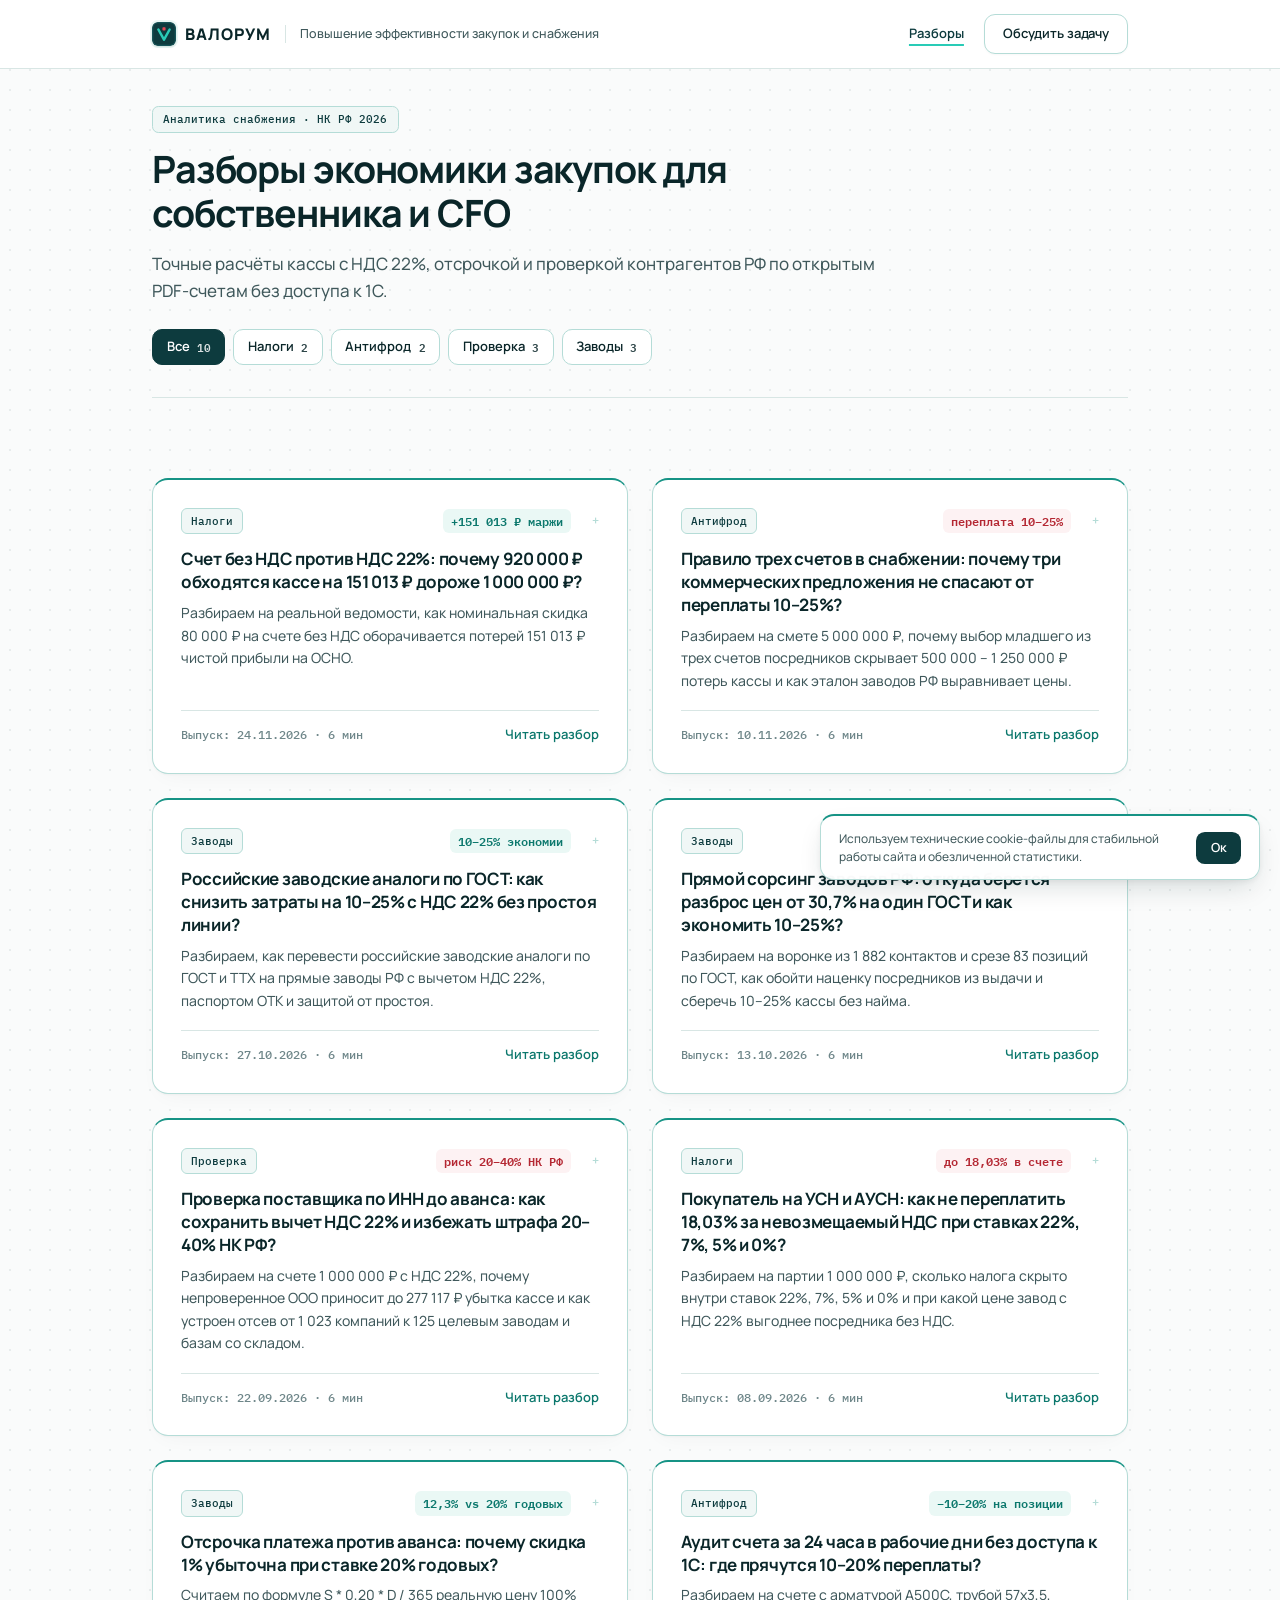
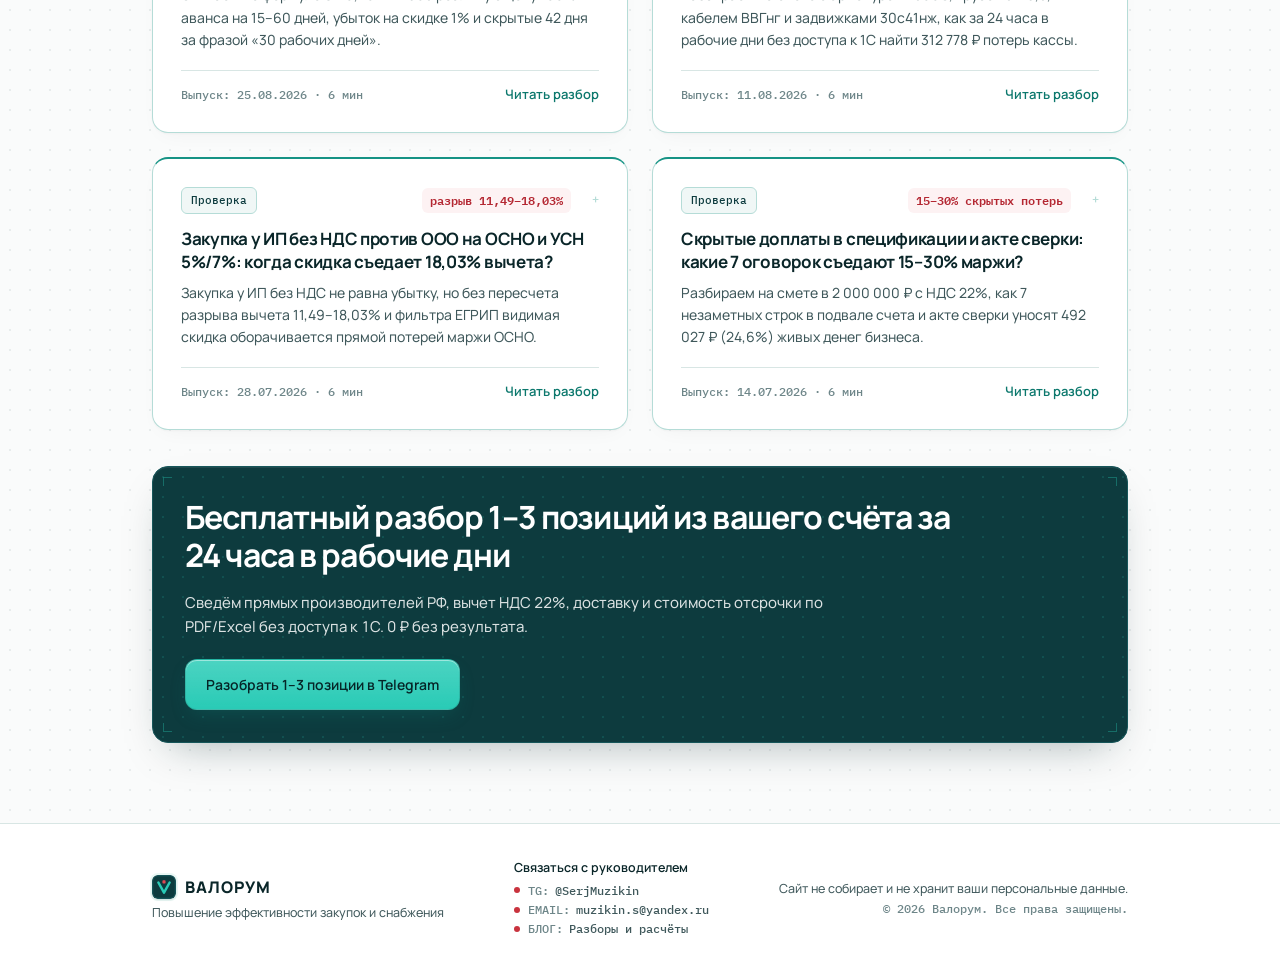
==== commit 677331b1: "deploy(pages): publish sanitized showcase (default)" ====
--- a/blog/index.html
+++ b/blog/index.html
@@ -35,11 +35,18 @@
 <body id="top" class="antialiased selection:bg-[#0D3B3E] selection:text-white">
 <svg width="0" height="0" style="position:absolute;overflow:hidden" aria-hidden="true"><symbol id="valorum-mark" viewBox="0 0 32 32"><rect width="32" height="32" rx="7.5" fill="#0D3B3E"/><rect x="1" y="1" width="30" height="30" rx="6.5" fill="none" stroke="#1C686D" stroke-width="1"/><path d="M8.5 10L16 23.5L23.5 10" fill="none" stroke="#29CBB6" stroke-width="3.3" stroke-linecap="round" stroke-linejoin="round"/><rect x="13.9" y="7" width="4.2" height="4.2" rx="1" fill="#E04854"/></symbol></svg>
 <header class="blog-header"><div class="blog-header-inner"><div class="blog-header-left"><a href="/" class="brand-lockup shrink-0" aria-label="Валорум — главная страница"><svg class="brand-logo-box" aria-hidden="true"><use href="#valorum-mark"/></svg><span class="brand-wordmark">ВАЛОРУМ</span></a><span class="blog-header-sep" aria-hidden="true"></span><span class="blog-header-sub">Повышение эффективности закупок и снабжения</span></div><div class="blog-header-right"><a href="/blog/" class="header-nav-link header-nav-link--active shrink-0" aria-current="page">Разборы</a><a href="/#screen-5" class="btn-header-outline blog-header-btn">Обсудить задачу</a></div></div><div id="scroll-telemetry" aria-hidden="true"></div></header>
-<main class="blog-main"><section class="blog-hero"><span class="blog-kicker">Аналитика снабжения · НК РФ 2026</span><h1 class="blog-h1">Разборы экономики закупок для собственника и CFO</h1><p class="blog-lead">Точные расчёты кассы с НДС 22%, отсрочкой и проверкой контрагентов РФ по открытым PDF-счетам без доступа к 1С.</p><div class="rubric-bar" data-rubric-bar><button type="button" class="rubric-chip" data-filter="all" aria-pressed="true">Все <span class="rubric-chip-count">3</span></button><button type="button" class="rubric-chip" data-filter="tax" aria-pressed="false">Налоги <span class="rubric-chip-count">1</span></button><button type="button" class="rubric-chip" data-filter="antifraud" aria-pressed="false" disabled aria-disabled="true">Антифрод · готовится</button><button type="button" class="rubric-chip" data-filter="check" aria-pressed="false">Проверка <span class="rubric-chip-count">1</span></button><button type="button" class="rubric-chip" data-filter="sourcing" aria-pressed="false">Заводы <span class="rubric-chip-count">1</span></button></div></section>
+<main class="blog-main"><section class="blog-hero"><span class="blog-kicker">Аналитика снабжения · НК РФ 2026</span><h1 class="blog-h1">Разборы экономики закупок для собственника и CFO</h1><p class="blog-lead">Точные расчёты кассы с НДС 22%, отсрочкой и проверкой контрагентов РФ по открытым PDF-счетам без доступа к 1С.</p><div class="rubric-bar" data-rubric-bar><button type="button" class="rubric-chip" data-filter="all" aria-pressed="true">Все <span class="rubric-chip-count">10</span></button><button type="button" class="rubric-chip" data-filter="tax" aria-pressed="false">Налоги <span class="rubric-chip-count">2</span></button><button type="button" class="rubric-chip" data-filter="antifraud" aria-pressed="false">Антифрод <span class="rubric-chip-count">2</span></button><button type="button" class="rubric-chip" data-filter="check" aria-pressed="false">Проверка <span class="rubric-chip-count">3</span></button><button type="button" class="rubric-chip" data-filter="sourcing" aria-pressed="false">Заводы <span class="rubric-chip-count">3</span></button></div></section>
 <section class="valorum-section valorum-section--last"><div class="blog-grid">
 <article class="valorum-card valorum-card--flex blog-card" data-rubric="tax"><div><div class="blog-card-top"><span class="blog-rubric-badge">Налоги</span><span class="blog-metric tabular-nums blog-metric--good">+151 013 ₽ маржи</span></div><h2 class="blog-card-title"><a href="/blog/schet-bez-nds-protiv-nds-22/">Счет без НДС против НДС 22%: почему 920 000 ₽ обходятся кассе на 151 013 ₽ дороже 1 000 000 ₽?</a></h2><p class="blog-card-lead">Разбираем на реальной ведомости, как номинальная скидка 80 000 ₽ на счете без НДС оборачивается потерей 151 013 ₽ чистой прибыли на ОСНО.</p></div><div class="blog-card-footer tabular-nums"><span class="blog-card-meta">Выпуск: 24.11.2026 · 6 мин</span><a href="/blog/schet-bez-nds-protiv-nds-22/" class="blog-card-cta">Читать разбор</a></div></article>
+<article class="valorum-card valorum-card--flex blog-card" data-rubric="antifraud"><div><div class="blog-card-top"><span class="blog-rubric-badge">Антифрод</span><span class="blog-metric tabular-nums blog-metric--crimson">переплата 10–25%</span></div><h2 class="blog-card-title"><a href="/blog/pravilo-trekh-schetov-pereplata/">Правило трех счетов в снабжении: почему три коммерческих предложения не спасают от переплаты 10–25%?</a></h2><p class="blog-card-lead">Разбираем на смете 5 000 000 ₽, почему выбор младшего из трех счетов посредников скрывает 500 000 – 1 250 000 ₽ потерь кассы и как эталон заводов РФ выравнивает цены.</p></div><div class="blog-card-footer tabular-nums"><span class="blog-card-meta">Выпуск: 10.11.2026 · 6 мин</span><a href="/blog/pravilo-trekh-schetov-pereplata/" class="blog-card-cta">Читать разбор</a></div></article>
 <article class="valorum-card valorum-card--flex blog-card" data-rubric="sourcing"><div><div class="blog-card-top"><span class="blog-rubric-badge">Заводы</span><span class="blog-metric tabular-nums blog-metric--good">10–25% экономии</span></div><h2 class="blog-card-title"><a href="/blog/rossiyskie-zavodskie-analogi-po-gost/">Российские заводские аналоги по ГОСТ: как снизить затраты на 10–25% с НДС 22% без простоя линии?</a></h2><p class="blog-card-lead">Разбираем, как перевести российские заводские аналоги по ГОСТ и ТТХ на прямые заводы РФ с вычетом НДС 22%, паспортом ОТК и защитой от простоя.</p></div><div class="blog-card-footer tabular-nums"><span class="blog-card-meta">Выпуск: 27.10.2026 · 6 мин</span><a href="/blog/rossiyskie-zavodskie-analogi-po-gost/" class="blog-card-cta">Читать разбор</a></div></article>
-<article class="valorum-card valorum-card--flex blog-card" data-rubric="check"><div><div class="blog-card-top"><span class="blog-rubric-badge">Проверка</span><span class="blog-metric tabular-nums blog-metric--crimson">риск 20-40% НК РФ</span></div><h2 class="blog-card-title"><a href="/blog/proverka-postavshchika-po-inn/">Проверка поставщика по ИНН до аванса: как сохранить вычет НДС 22% и избежать штрафа 20–40% НК РФ?</a></h2><p class="blog-card-lead">Разбираем на счете 1 000 000 ₽ с НДС 22%, почему непроверенное ООО приносит до 277 117 ₽ убытка кассе и как устроен отсев 1 023 -&gt; 214 -&gt; 125 со складом.</p></div><div class="blog-card-footer tabular-nums"><span class="blog-card-meta">Выпуск: 22.09.2026 · 6 мин</span><a href="/blog/proverka-postavshchika-po-inn/" class="blog-card-cta">Читать разбор</a></div></article>
+<article class="valorum-card valorum-card--flex blog-card" data-rubric="sourcing"><div><div class="blog-card-top"><span class="blog-rubric-badge">Заводы</span><span class="blog-metric tabular-nums blog-metric--good">спред от 30,7%</span></div><h2 class="blog-card-title"><a href="/blog/razbros-cen-na-zavodah-rf/">Прямой сорсинг заводов РФ: откуда берется разброс цен от 30,7% на один ГОСТ и как экономить 10–25%?</a></h2><p class="blog-card-lead">Разбираем на воронке из 1 882 контактов и срезе 83 позиций по ГОСТ, как обойти наценку посредников из выдачи и сберечь 10–25% кассы без найма.</p></div><div class="blog-card-footer tabular-nums"><span class="blog-card-meta">Выпуск: 13.10.2026 · 6 мин</span><a href="/blog/razbros-cen-na-zavodah-rf/" class="blog-card-cta">Читать разбор</a></div></article>
+<article class="valorum-card valorum-card--flex blog-card" data-rubric="check"><div><div class="blog-card-top"><span class="blog-rubric-badge">Проверка</span><span class="blog-metric tabular-nums blog-metric--crimson">риск 20–40% НК РФ</span></div><h2 class="blog-card-title"><a href="/blog/proverka-postavshchika-po-inn/">Проверка поставщика по ИНН до аванса: как сохранить вычет НДС 22% и избежать штрафа 20–40% НК РФ?</a></h2><p class="blog-card-lead">Разбираем на счете 1 000 000 ₽ с НДС 22%, почему непроверенное ООО приносит до 277 117 ₽ убытка кассе и как устроен отсев от 1 023 компаний к 125 целевым заводам и базам со складом.</p></div><div class="blog-card-footer tabular-nums"><span class="blog-card-meta">Выпуск: 22.09.2026 · 6 мин</span><a href="/blog/proverka-postavshchika-po-inn/" class="blog-card-cta">Читать разбор</a></div></article>
+<article class="valorum-card valorum-card--flex blog-card" data-rubric="tax"><div><div class="blog-card-top"><span class="blog-rubric-badge">Налоги</span><span class="blog-metric tabular-nums blog-metric--crimson">до 18,03% в счете</span></div><h2 class="blog-card-title"><a href="/blog/usn-i-nevozmeshchaemyy-nds/">Покупатель на УСН и АУСН: как не переплатить 18,03% за невозмещаемый НДС при ставках 22%, 7%, 5% и 0%?</a></h2><p class="blog-card-lead">Разбираем на партии 1 000 000 ₽, сколько налога скрыто внутри ставок 22%, 7%, 5% и 0% и при какой цене завод с НДС 22% выгоднее посредника без НДС.</p></div><div class="blog-card-footer tabular-nums"><span class="blog-card-meta">Выпуск: 08.09.2026 · 6 мин</span><a href="/blog/usn-i-nevozmeshchaemyy-nds/" class="blog-card-cta">Читать разбор</a></div></article>
+<article class="valorum-card valorum-card--flex blog-card" data-rubric="sourcing"><div><div class="blog-card-top"><span class="blog-rubric-badge">Заводы</span><span class="blog-metric tabular-nums blog-metric--good">12,3% vs 20% годовых</span></div><h2 class="blog-card-title"><a href="/blog/otsrochka-platezha-protiv-avansa/">Отсрочка платежа против аванса: почему скидка 1% убыточна при ставке 20% годовых?</a></h2><p class="blog-card-lead">Считаем по формуле S * 0,20 * D / 365 реальную цену 100% аванса на 15–60 дней, убыток на скидке 1% и скрытые 42 дня за фразой «30 рабочих дней».</p></div><div class="blog-card-footer tabular-nums"><span class="blog-card-meta">Выпуск: 25.08.2026 · 6 мин</span><a href="/blog/otsrochka-platezha-protiv-avansa/" class="blog-card-cta">Читать разбор</a></div></article>
+<article class="valorum-card valorum-card--flex blog-card" data-rubric="antifraud"><div><div class="blog-card-top"><span class="blog-rubric-badge">Антифрод</span><span class="blog-metric tabular-nums blog-metric--good">−10–20% на позиции</span></div><h2 class="blog-card-title"><a href="/blog/audit-scheta-za-24-chasa-bez-1s/">Аудит счета за 24 часа в рабочие дни без доступа к 1С: где прячутся 10–20% переплаты?</a></h2><p class="blog-card-lead">Разбираем на счете с арматурой А500С, трубой 57х3,5, кабелем ВВГнг и задвижками 30с41нж, как за 24 часа в рабочие дни без доступа к 1С найти 312 778 ₽ потерь кассы.</p></div><div class="blog-card-footer tabular-nums"><span class="blog-card-meta">Выпуск: 11.08.2026 · 6 мин</span><a href="/blog/audit-scheta-za-24-chasa-bez-1s/" class="blog-card-cta">Читать разбор</a></div></article>
+<article class="valorum-card valorum-card--flex blog-card" data-rubric="check"><div><div class="blog-card-top"><span class="blog-rubric-badge">Проверка</span><span class="blog-metric tabular-nums blog-metric--crimson">разрыв 11,49–18,03%</span></div><h2 class="blog-card-title"><a href="/blog/zakupka-u-ip-bez-nds-riski/">Закупка у ИП без НДС против ООО на ОСНО и УСН 5%/7%: когда скидка съедает 18,03% вычета?</a></h2><p class="blog-card-lead">Закупка у ИП без НДС не равна убытку, но без пересчета разрыва вычета 11,49–18,03% и фильтра ЕГРИП видимая скидка оборачивается прямой потерей маржи ОСНО.</p></div><div class="blog-card-footer tabular-nums"><span class="blog-card-meta">Выпуск: 28.07.2026 · 6 мин</span><a href="/blog/zakupka-u-ip-bez-nds-riski/" class="blog-card-cta">Читать разбор</a></div></article>
+<article class="valorum-card valorum-card--flex blog-card" data-rubric="check"><div><div class="blog-card-top"><span class="blog-rubric-badge">Проверка</span><span class="blog-metric tabular-nums blog-metric--crimson">15–30% скрытых потерь</span></div><h2 class="blog-card-title"><a href="/blog/skrytye-doplaty-v-specifikacii/">Скрытые доплаты в спецификации и акте сверки: какие 7 оговорок съедают 15–30% маржи?</a></h2><p class="blog-card-lead">Разбираем на смете в 2 000 000 ₽ с НДС 22%, как 7 незаметных строк в подвале счета и акте сверки уносят 492 027 ₽ (24,6%) живых денег бизнеса.</p></div><div class="blog-card-footer tabular-nums"><span class="blog-card-meta">Выпуск: 14.07.2026 · 6 мин</span><a href="/blog/skrytye-doplaty-v-specifikacii/" class="blog-card-cta">Читать разбор</a></div></article>
 </div>
 <div class="blog-empty-state" data-blog-empty hidden>Выпуски этого раздела готовятся к публикации.</div>
 <div class="blog-index-banner"><div class="dark-green-banner reveal-item"><span class="corner-tick tl"></span><span class="corner-tick tr"></span><span class="corner-tick bl"></span><span class="corner-tick br"></span><div class="relative"><h2 class="section-h2">Бесплатный разбор 1–3 позиций из вашего счёта за 24 часа в рабочие дни</h2><p class="blog-banner-text tabular-nums">Сведём прямых производителей РФ, вычет НДС 22%, доставку и стоимость отсрочки по PDF/Excel без доступа к 1С. 0 ₽ без результата.</p><a href="https://t.me/valorum_official_bot?start=landing_cta" data-bot-cta data-bot-camp="bg-idx" target="_blank" rel="noopener noreferrer" class="btn-valorum blog-cta-btn"><span>Разобрать 1–3 позиции в Telegram</span></a></div></div>
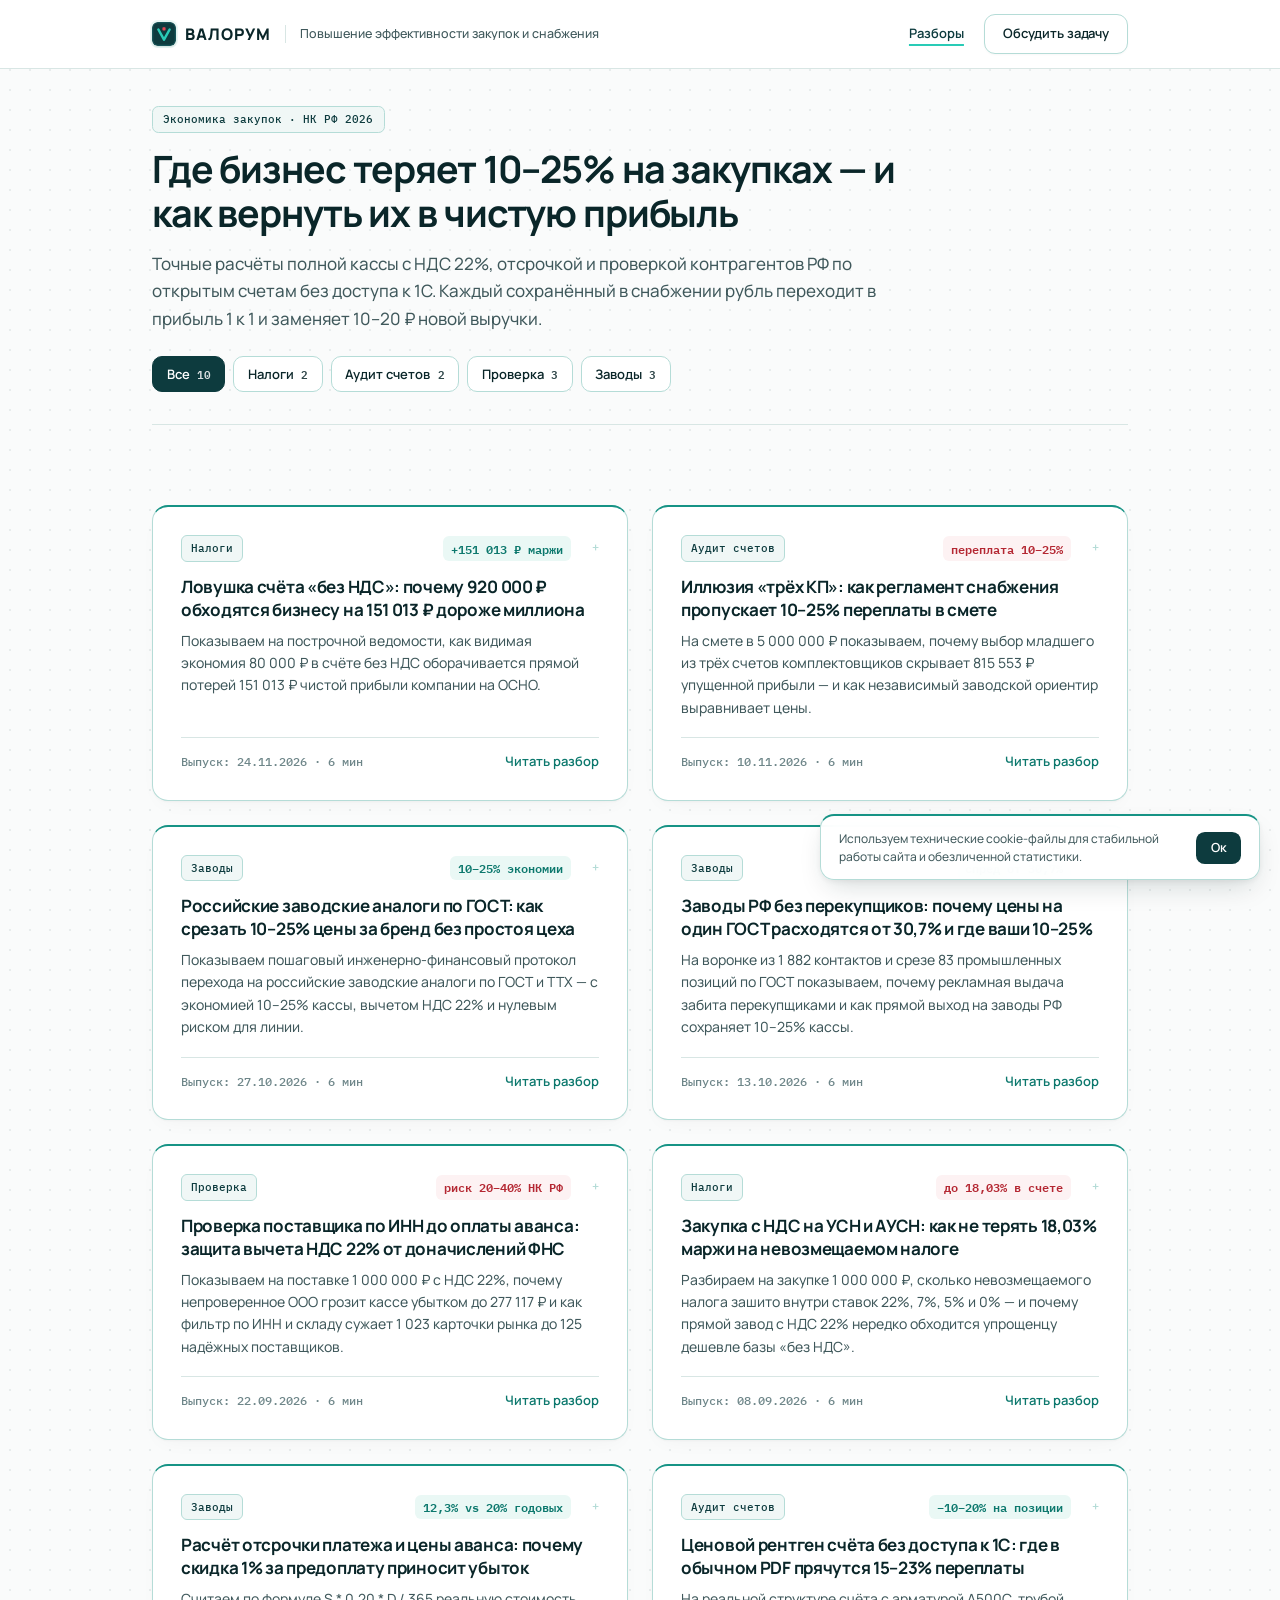
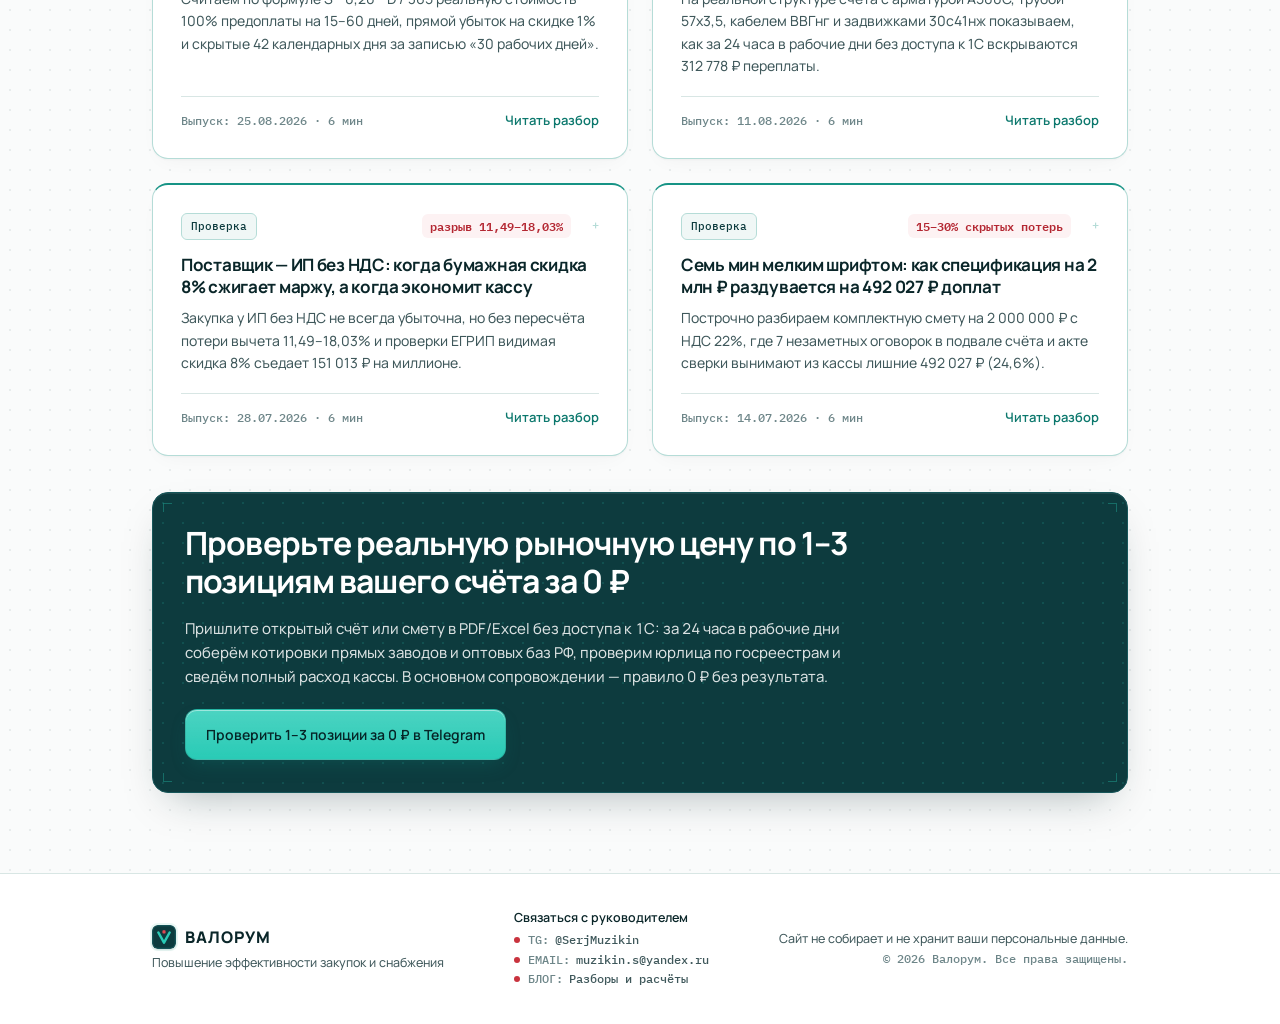
==== commit 6ab7aa9d: "deploy(pages): publish sanitized showcase (default)" ====
--- a/blog/index.html
+++ b/blog/index.html
@@ -3,8 +3,8 @@
 <head>
 <meta charset="UTF-8">
 <meta name="viewport" content="width=device-width, initial-scale=1.0">
-<title>Разборы и расчёты экономики закупок — Валорум</title>
-<meta name="description" content="Инженерные и налоговые разборы закупок для собственников и CFO: НДС 22%, УСН, проверка поставщиков по ИНН, отсрочка платежа и прямые заводы РФ.">
+<title>Экономика закупок: НДС 22%, проверка счетов и заводы РФ — Валорум</title>
+<meta name="description" content="Практические расчёты закупок для собственника бизнеса и CFO: НДС 22% против УСН, проверка поставщиков по ИНН до аванса, скрытые доплаты в сметах и прямые заводы РФ.">
 <meta name="author" content="Сергей Музыкин (@SerjMuzikin)">
 <meta name="robots" content="index, follow">
 <meta name="theme-color" content="#FFFFFF">
@@ -15,16 +15,16 @@
 <meta property="og:locale" content="ru_RU">
 <meta property="og:site_name" content="Валорум">
 <meta property="og:url" content="https://valorum.ru/blog/">
-<meta property="og:title" content="Разборы и расчёты экономики закупок — Валорум">
-<meta property="og:description" content="Инженерные и налоговые разборы закупок для собственников и CFO: НДС 22%, УСН, проверка поставщиков по ИНН, отсрочка платежа и прямые заводы РФ.">
+<meta property="og:title" content="Экономика закупок: НДС 22%, проверка счетов и заводы РФ — Валорум">
+<meta property="og:description" content="Практические расчёты закупок для собственника бизнеса и CFO: НДС 22% против УСН, проверка поставщиков по ИНН до аванса, скрытые доплаты в сметах и прямые заводы РФ.">
 <meta property="og:image" content="https://valorum.ru/og-cover.png">
 <meta property="og:image:type" content="image/png">
 <meta property="og:image:width" content="1200">
 <meta property="og:image:height" content="630">
-<meta property="og:image:alt" content="Разборы и расчёты экономики закупок — Валорум">
+<meta property="og:image:alt" content="Экономика закупок: НДС 22%, проверка счетов и заводы РФ — Валорум">
 <meta name="twitter:card" content="summary_large_image">
 <meta name="twitter:image" content="https://valorum.ru/og-cover.png">
-<script type="application/ld+json">{"@context":"https://schema.org","@type":"Blog","@id":"https://valorum.ru/blog/#blog","url":"https://valorum.ru/blog/","name":"Разборы и экономика закупок — Валорум","inLanguage":"ru-RU","publisher":{"@type":"Organization","@id":"https://valorum.ru/#org","name":"Валорум","url":"https://valorum.ru/","logo":"https://valorum.ru/favicon.svg"}}</script>
+<script type="application/ld+json">{"@context":"https://schema.org","@type":"Blog","@id":"https://valorum.ru/blog/#blog","url":"https://valorum.ru/blog/","name":"Экономика закупок и разборы счетов — Валорум","description":"Практические расчёты закупок для собственника бизнеса и CFO: НДС 22% против УСН, проверка поставщиков по ИНН до аванса, скрытые доплаты в сметах и прямые заводы РФ.","inLanguage":"ru-RU","publisher":{"@type":"Organization","@id":"https://valorum.ru/#org","name":"Валорум","url":"https://valorum.ru/","logo":"https://valorum.ru/favicon.svg"},"blogPost":[{"@type":"BlogPosting","@id":"https://valorum.ru/blog/schet-bez-nds-protiv-nds-22/#article","headline":"Ловушка счёта «без НДС»: почему 920 000 ₽ обходятся бизнесу на 151 013 ₽ дороже миллиона","url":"https://valorum.ru/blog/schet-bez-nds-protiv-nds-22/","datePublished":"2026-11-24T10:00:00+03:00","dateModified":"2026-11-28T12:00:00+03:00"},{"@type":"BlogPosting","@id":"https://valorum.ru/blog/pravilo-trekh-schetov-pereplata/#article","headline":"Иллюзия «трёх КП»: как регламент снабжения пропускает 10–25% переплаты в смете","url":"https://valorum.ru/blog/pravilo-trekh-schetov-pereplata/","datePublished":"2026-11-10T10:00:00+03:00","dateModified":"2026-11-28T12:00:00+03:00"},{"@type":"BlogPosting","@id":"https://valorum.ru/blog/rossiyskie-zavodskie-analogi-po-gost/#article","headline":"Российские заводские аналоги по ГОСТ: как срезать 10–25% цены за бренд без простоя цеха","url":"https://valorum.ru/blog/rossiyskie-zavodskie-analogi-po-gost/","datePublished":"2026-10-27T10:00:00+03:00","dateModified":"2026-11-28T12:00:00+03:00"},{"@type":"BlogPosting","@id":"https://valorum.ru/blog/razbros-cen-na-zavodah-rf/#article","headline":"Заводы РФ без перекупщиков: почему цены на один ГОСТ расходятся от 30,7% и где ваши 10–25%","url":"https://valorum.ru/blog/razbros-cen-na-zavodah-rf/","datePublished":"2026-10-13T10:00:00+03:00","dateModified":"2026-11-28T12:00:00+03:00"},{"@type":"BlogPosting","@id":"https://valorum.ru/blog/proverka-postavshchika-po-inn/#article","headline":"Проверка поставщика по ИНН до оплаты аванса: защита вычета НДС 22% от доначислений ФНС","url":"https://valorum.ru/blog/proverka-postavshchika-po-inn/","datePublished":"2026-09-22T10:00:00+03:00","dateModified":"2026-11-28T12:00:00+03:00"},{"@type":"BlogPosting","@id":"https://valorum.ru/blog/usn-i-nevozmeshchaemyy-nds/#article","headline":"Закупка с НДС на УСН и АУСН: как не терять 18,03% маржи на невозмещаемом налоге","url":"https://valorum.ru/blog/usn-i-nevozmeshchaemyy-nds/","datePublished":"2026-09-08T10:00:00+03:00","dateModified":"2026-11-28T12:00:00+03:00"},{"@type":"BlogPosting","@id":"https://valorum.ru/blog/otsrochka-platezha-protiv-avansa/#article","headline":"Расчёт отсрочки платежа и цены аванса: почему скидка 1% за предоплату приносит убыток","url":"https://valorum.ru/blog/otsrochka-platezha-protiv-avansa/","datePublished":"2026-08-25T10:00:00+03:00","dateModified":"2026-11-28T12:00:00+03:00"},{"@type":"BlogPosting","@id":"https://valorum.ru/blog/audit-scheta-za-24-chasa-bez-1s/#article","headline":"Ценовой рентген счёта без доступа к 1С: где в обычном PDF прячутся 15–23% переплаты","url":"https://valorum.ru/blog/audit-scheta-za-24-chasa-bez-1s/","datePublished":"2026-08-11T10:00:00+03:00","dateModified":"2026-11-28T12:00:00+03:00"},{"@type":"BlogPosting","@id":"https://valorum.ru/blog/zakupka-u-ip-bez-nds-riski/#article","headline":"Поставщик — ИП без НДС: когда бумажная скидка 8% сжигает маржу, а когда экономит кассу","url":"https://valorum.ru/blog/zakupka-u-ip-bez-nds-riski/","datePublished":"2026-07-28T10:00:00+03:00","dateModified":"2026-11-28T12:00:00+03:00"},{"@type":"BlogPosting","@id":"https://valorum.ru/blog/skrytye-doplaty-v-specifikacii/#article","headline":"Семь мин мелким шрифтом: как спецификация на 2 млн ₽ раздувается на 492 027 ₽ доплат","url":"https://valorum.ru/blog/skrytye-doplaty-v-specifikacii/","datePublished":"2026-07-14T10:00:00+03:00","dateModified":"2026-11-28T12:00:00+03:00"}]}</script>
 <link rel="preload" href="/manrope-latin-cyrillic-var.woff2" as="font" type="font/woff2" crossorigin>
 <link rel="stylesheet" href="/styles.css">
 <link rel="stylesheet" href="/components.css">
@@ -34,22 +34,22 @@
 </head>
 <body id="top" class="antialiased selection:bg-[#0D3B3E] selection:text-white">
 <svg width="0" height="0" style="position:absolute;overflow:hidden" aria-hidden="true"><symbol id="valorum-mark" viewBox="0 0 32 32"><rect width="32" height="32" rx="7.5" fill="#0D3B3E"/><rect x="1" y="1" width="30" height="30" rx="6.5" fill="none" stroke="#1C686D" stroke-width="1"/><path d="M8.5 10L16 23.5L23.5 10" fill="none" stroke="#29CBB6" stroke-width="3.3" stroke-linecap="round" stroke-linejoin="round"/><rect x="13.9" y="7" width="4.2" height="4.2" rx="1" fill="#E04854"/></symbol></svg>
-<header class="blog-header"><div class="blog-header-inner"><div class="blog-header-left"><a href="/" class="brand-lockup shrink-0" aria-label="Валорум — главная страница"><svg class="brand-logo-box" aria-hidden="true"><use href="#valorum-mark"/></svg><span class="brand-wordmark">ВАЛОРУМ</span></a><span class="blog-header-sep" aria-hidden="true"></span><span class="blog-header-sub">Повышение эффективности закупок и снабжения</span></div><div class="blog-header-right"><a href="/blog/" class="header-nav-link header-nav-link--active shrink-0" aria-current="page">Разборы</a><a href="/#screen-5" class="btn-header-outline blog-header-btn">Обсудить задачу</a></div></div><div id="scroll-telemetry" aria-hidden="true"></div></header>
-<main class="blog-main"><section class="blog-hero"><span class="blog-kicker">Аналитика снабжения · НК РФ 2026</span><h1 class="blog-h1">Разборы экономики закупок для собственника и CFO</h1><p class="blog-lead">Точные расчёты кассы с НДС 22%, отсрочкой и проверкой контрагентов РФ по открытым PDF-счетам без доступа к 1С.</p><div class="rubric-bar" data-rubric-bar><button type="button" class="rubric-chip" data-filter="all" aria-pressed="true">Все <span class="rubric-chip-count">10</span></button><button type="button" class="rubric-chip" data-filter="tax" aria-pressed="false">Налоги <span class="rubric-chip-count">2</span></button><button type="button" class="rubric-chip" data-filter="antifraud" aria-pressed="false">Антифрод <span class="rubric-chip-count">2</span></button><button type="button" class="rubric-chip" data-filter="check" aria-pressed="false">Проверка <span class="rubric-chip-count">3</span></button><button type="button" class="rubric-chip" data-filter="sourcing" aria-pressed="false">Заводы <span class="rubric-chip-count">3</span></button></div></section>
+<header class="blog-header"><div class="blog-header-inner"><div class="blog-header-left"><a href="/" class="brand-lockup shrink-0" aria-label="Валорум — главная страница"><svg class="brand-logo-box" aria-hidden="true"><use href="#valorum-mark"/></svg><span class="brand-wordmark">ВАЛОРУМ</span></a><span class="blog-header-sep" aria-hidden="true"></span><span class="blog-header-sub">Повышение эффективности закупок и снабжения</span></div><div class="blog-header-right"><a href="/blog/" class="header-nav-link header-nav-link--active shrink-0" aria-current="page">Разборы</a><a href="#blog-cta" class="btn-header-outline blog-header-btn">Обсудить задачу</a></div></div><div id="scroll-telemetry" aria-hidden="true"></div></header>
+<main class="blog-main"><section class="blog-hero"><span class="blog-kicker">Экономика закупок · НК РФ 2026</span><h1 class="blog-h1">Где бизнес теряет 10–25% на закупках — и как вернуть их в чистую прибыль</h1><p class="blog-lead">Точные расчёты полной кассы с НДС 22%, отсрочкой и проверкой контрагентов РФ по открытым счетам без доступа к 1С. Каждый сохранённый в снабжении рубль переходит в прибыль 1 к 1 и заменяет 10–20 ₽ новой выручки.</p><div class="rubric-bar" data-rubric-bar><button type="button" class="rubric-chip" data-filter="all" aria-pressed="true">Все <span class="rubric-chip-count">10</span></button><button type="button" class="rubric-chip" data-filter="tax" aria-pressed="false">Налоги <span class="rubric-chip-count">2</span></button><button type="button" class="rubric-chip" data-filter="antifraud" aria-pressed="false">Аудит счетов <span class="rubric-chip-count">2</span></button><button type="button" class="rubric-chip" data-filter="check" aria-pressed="false">Проверка <span class="rubric-chip-count">3</span></button><button type="button" class="rubric-chip" data-filter="sourcing" aria-pressed="false">Заводы <span class="rubric-chip-count">3</span></button></div></section>
 <section class="valorum-section valorum-section--last"><div class="blog-grid">
-<article class="valorum-card valorum-card--flex blog-card" data-rubric="tax"><div><div class="blog-card-top"><span class="blog-rubric-badge">Налоги</span><span class="blog-metric tabular-nums blog-metric--good">+151 013 ₽ маржи</span></div><h2 class="blog-card-title"><a href="/blog/schet-bez-nds-protiv-nds-22/">Счет без НДС против НДС 22%: почему 920 000 ₽ обходятся кассе на 151 013 ₽ дороже 1 000 000 ₽?</a></h2><p class="blog-card-lead">Разбираем на реальной ведомости, как номинальная скидка 80 000 ₽ на счете без НДС оборачивается потерей 151 013 ₽ чистой прибыли на ОСНО.</p></div><div class="blog-card-footer tabular-nums"><span class="blog-card-meta">Выпуск: 24.11.2026 · 6 мин</span><a href="/blog/schet-bez-nds-protiv-nds-22/" class="blog-card-cta">Читать разбор</a></div></article>
-<article class="valorum-card valorum-card--flex blog-card" data-rubric="antifraud"><div><div class="blog-card-top"><span class="blog-rubric-badge">Антифрод</span><span class="blog-metric tabular-nums blog-metric--crimson">переплата 10–25%</span></div><h2 class="blog-card-title"><a href="/blog/pravilo-trekh-schetov-pereplata/">Правило трех счетов в снабжении: почему три коммерческих предложения не спасают от переплаты 10–25%?</a></h2><p class="blog-card-lead">Разбираем на смете 5 000 000 ₽, почему выбор младшего из трех счетов посредников скрывает 500 000 – 1 250 000 ₽ потерь кассы и как эталон заводов РФ выравнивает цены.</p></div><div class="blog-card-footer tabular-nums"><span class="blog-card-meta">Выпуск: 10.11.2026 · 6 мин</span><a href="/blog/pravilo-trekh-schetov-pereplata/" class="blog-card-cta">Читать разбор</a></div></article>
-<article class="valorum-card valorum-card--flex blog-card" data-rubric="sourcing"><div><div class="blog-card-top"><span class="blog-rubric-badge">Заводы</span><span class="blog-metric tabular-nums blog-metric--good">10–25% экономии</span></div><h2 class="blog-card-title"><a href="/blog/rossiyskie-zavodskie-analogi-po-gost/">Российские заводские аналоги по ГОСТ: как снизить затраты на 10–25% с НДС 22% без простоя линии?</a></h2><p class="blog-card-lead">Разбираем, как перевести российские заводские аналоги по ГОСТ и ТТХ на прямые заводы РФ с вычетом НДС 22%, паспортом ОТК и защитой от простоя.</p></div><div class="blog-card-footer tabular-nums"><span class="blog-card-meta">Выпуск: 27.10.2026 · 6 мин</span><a href="/blog/rossiyskie-zavodskie-analogi-po-gost/" class="blog-card-cta">Читать разбор</a></div></article>
-<article class="valorum-card valorum-card--flex blog-card" data-rubric="sourcing"><div><div class="blog-card-top"><span class="blog-rubric-badge">Заводы</span><span class="blog-metric tabular-nums blog-metric--good">спред от 30,7%</span></div><h2 class="blog-card-title"><a href="/blog/razbros-cen-na-zavodah-rf/">Прямой сорсинг заводов РФ: откуда берется разброс цен от 30,7% на один ГОСТ и как экономить 10–25%?</a></h2><p class="blog-card-lead">Разбираем на воронке из 1 882 контактов и срезе 83 позиций по ГОСТ, как обойти наценку посредников из выдачи и сберечь 10–25% кассы без найма.</p></div><div class="blog-card-footer tabular-nums"><span class="blog-card-meta">Выпуск: 13.10.2026 · 6 мин</span><a href="/blog/razbros-cen-na-zavodah-rf/" class="blog-card-cta">Читать разбор</a></div></article>
-<article class="valorum-card valorum-card--flex blog-card" data-rubric="check"><div><div class="blog-card-top"><span class="blog-rubric-badge">Проверка</span><span class="blog-metric tabular-nums blog-metric--crimson">риск 20–40% НК РФ</span></div><h2 class="blog-card-title"><a href="/blog/proverka-postavshchika-po-inn/">Проверка поставщика по ИНН до аванса: как сохранить вычет НДС 22% и избежать штрафа 20–40% НК РФ?</a></h2><p class="blog-card-lead">Разбираем на счете 1 000 000 ₽ с НДС 22%, почему непроверенное ООО приносит до 277 117 ₽ убытка кассе и как устроен отсев от 1 023 компаний к 125 целевым заводам и базам со складом.</p></div><div class="blog-card-footer tabular-nums"><span class="blog-card-meta">Выпуск: 22.09.2026 · 6 мин</span><a href="/blog/proverka-postavshchika-po-inn/" class="blog-card-cta">Читать разбор</a></div></article>
-<article class="valorum-card valorum-card--flex blog-card" data-rubric="tax"><div><div class="blog-card-top"><span class="blog-rubric-badge">Налоги</span><span class="blog-metric tabular-nums blog-metric--crimson">до 18,03% в счете</span></div><h2 class="blog-card-title"><a href="/blog/usn-i-nevozmeshchaemyy-nds/">Покупатель на УСН и АУСН: как не переплатить 18,03% за невозмещаемый НДС при ставках 22%, 7%, 5% и 0%?</a></h2><p class="blog-card-lead">Разбираем на партии 1 000 000 ₽, сколько налога скрыто внутри ставок 22%, 7%, 5% и 0% и при какой цене завод с НДС 22% выгоднее посредника без НДС.</p></div><div class="blog-card-footer tabular-nums"><span class="blog-card-meta">Выпуск: 08.09.2026 · 6 мин</span><a href="/blog/usn-i-nevozmeshchaemyy-nds/" class="blog-card-cta">Читать разбор</a></div></article>
-<article class="valorum-card valorum-card--flex blog-card" data-rubric="sourcing"><div><div class="blog-card-top"><span class="blog-rubric-badge">Заводы</span><span class="blog-metric tabular-nums blog-metric--good">12,3% vs 20% годовых</span></div><h2 class="blog-card-title"><a href="/blog/otsrochka-platezha-protiv-avansa/">Отсрочка платежа против аванса: почему скидка 1% убыточна при ставке 20% годовых?</a></h2><p class="blog-card-lead">Считаем по формуле S * 0,20 * D / 365 реальную цену 100% аванса на 15–60 дней, убыток на скидке 1% и скрытые 42 дня за фразой «30 рабочих дней».</p></div><div class="blog-card-footer tabular-nums"><span class="blog-card-meta">Выпуск: 25.08.2026 · 6 мин</span><a href="/blog/otsrochka-platezha-protiv-avansa/" class="blog-card-cta">Читать разбор</a></div></article>
-<article class="valorum-card valorum-card--flex blog-card" data-rubric="antifraud"><div><div class="blog-card-top"><span class="blog-rubric-badge">Антифрод</span><span class="blog-metric tabular-nums blog-metric--good">−10–20% на позиции</span></div><h2 class="blog-card-title"><a href="/blog/audit-scheta-za-24-chasa-bez-1s/">Аудит счета за 24 часа в рабочие дни без доступа к 1С: где прячутся 10–20% переплаты?</a></h2><p class="blog-card-lead">Разбираем на счете с арматурой А500С, трубой 57х3,5, кабелем ВВГнг и задвижками 30с41нж, как за 24 часа в рабочие дни без доступа к 1С найти 312 778 ₽ потерь кассы.</p></div><div class="blog-card-footer tabular-nums"><span class="blog-card-meta">Выпуск: 11.08.2026 · 6 мин</span><a href="/blog/audit-scheta-za-24-chasa-bez-1s/" class="blog-card-cta">Читать разбор</a></div></article>
-<article class="valorum-card valorum-card--flex blog-card" data-rubric="check"><div><div class="blog-card-top"><span class="blog-rubric-badge">Проверка</span><span class="blog-metric tabular-nums blog-metric--crimson">разрыв 11,49–18,03%</span></div><h2 class="blog-card-title"><a href="/blog/zakupka-u-ip-bez-nds-riski/">Закупка у ИП без НДС против ООО на ОСНО и УСН 5%/7%: когда скидка съедает 18,03% вычета?</a></h2><p class="blog-card-lead">Закупка у ИП без НДС не равна убытку, но без пересчета разрыва вычета 11,49–18,03% и фильтра ЕГРИП видимая скидка оборачивается прямой потерей маржи ОСНО.</p></div><div class="blog-card-footer tabular-nums"><span class="blog-card-meta">Выпуск: 28.07.2026 · 6 мин</span><a href="/blog/zakupka-u-ip-bez-nds-riski/" class="blog-card-cta">Читать разбор</a></div></article>
-<article class="valorum-card valorum-card--flex blog-card" data-rubric="check"><div><div class="blog-card-top"><span class="blog-rubric-badge">Проверка</span><span class="blog-metric tabular-nums blog-metric--crimson">15–30% скрытых потерь</span></div><h2 class="blog-card-title"><a href="/blog/skrytye-doplaty-v-specifikacii/">Скрытые доплаты в спецификации и акте сверки: какие 7 оговорок съедают 15–30% маржи?</a></h2><p class="blog-card-lead">Разбираем на смете в 2 000 000 ₽ с НДС 22%, как 7 незаметных строк в подвале счета и акте сверки уносят 492 027 ₽ (24,6%) живых денег бизнеса.</p></div><div class="blog-card-footer tabular-nums"><span class="blog-card-meta">Выпуск: 14.07.2026 · 6 мин</span><a href="/blog/skrytye-doplaty-v-specifikacii/" class="blog-card-cta">Читать разбор</a></div></article>
+<article class="valorum-card valorum-card--flex blog-card" data-rubric="tax"><div><div class="blog-card-top"><span class="blog-rubric-badge">Налоги</span><span class="blog-metric tabular-nums blog-metric--good">+151 013 ₽ маржи</span></div><h2 class="blog-card-title"><a href="/blog/schet-bez-nds-protiv-nds-22/">Ловушка счёта «без НДС»: почему 920 000 ₽ обходятся бизнесу на 151 013 ₽ дороже миллиона</a></h2><p class="blog-card-lead">Показываем на построчной ведомости, как видимая экономия 80 000 ₽ в счёте без НДС оборачивается прямой потерей 151 013 ₽ чистой прибыли компании на ОСНО.</p></div><div class="blog-card-footer tabular-nums"><span class="blog-card-meta">Выпуск: <time datetime="2026-11-24T10:00:00+03:00">24.11.2026</time> · 6 мин</span><a href="/blog/schet-bez-nds-protiv-nds-22/" class="blog-card-cta">Читать разбор</a></div></article>
+<article class="valorum-card valorum-card--flex blog-card" data-rubric="antifraud"><div><div class="blog-card-top"><span class="blog-rubric-badge">Аудит счетов</span><span class="blog-metric tabular-nums blog-metric--crimson">переплата 10–25%</span></div><h2 class="blog-card-title"><a href="/blog/pravilo-trekh-schetov-pereplata/">Иллюзия «трёх КП»: как регламент снабжения пропускает 10–25% переплаты в смете</a></h2><p class="blog-card-lead">На смете в 5 000 000 ₽ показываем, почему выбор младшего из трёх счетов комплектовщиков скрывает 815 553 ₽ упущенной прибыли — и как независимый заводской ориентир выравнивает цены.</p></div><div class="blog-card-footer tabular-nums"><span class="blog-card-meta">Выпуск: <time datetime="2026-11-10T10:00:00+03:00">10.11.2026</time> · 6 мин</span><a href="/blog/pravilo-trekh-schetov-pereplata/" class="blog-card-cta">Читать разбор</a></div></article>
+<article class="valorum-card valorum-card--flex blog-card" data-rubric="sourcing"><div><div class="blog-card-top"><span class="blog-rubric-badge">Заводы</span><span class="blog-metric tabular-nums blog-metric--good">10–25% экономии</span></div><h2 class="blog-card-title"><a href="/blog/rossiyskie-zavodskie-analogi-po-gost/">Российские заводские аналоги по ГОСТ: как срезать 10–25% цены за бренд без простоя цеха</a></h2><p class="blog-card-lead">Показываем пошаговый инженерно-финансовый протокол перехода на российские заводские аналоги по ГОСТ и ТТХ — с экономией 10–25% кассы, вычетом НДС 22% и нулевым риском для линии.</p></div><div class="blog-card-footer tabular-nums"><span class="blog-card-meta">Выпуск: <time datetime="2026-10-27T10:00:00+03:00">27.10.2026</time> · 6 мин</span><a href="/blog/rossiyskie-zavodskie-analogi-po-gost/" class="blog-card-cta">Читать разбор</a></div></article>
+<article class="valorum-card valorum-card--flex blog-card" data-rubric="sourcing"><div><div class="blog-card-top"><span class="blog-rubric-badge">Заводы</span><span class="blog-metric tabular-nums blog-metric--good">спред от 30,7%</span></div><h2 class="blog-card-title"><a href="/blog/razbros-cen-na-zavodah-rf/">Заводы РФ без перекупщиков: почему цены на один ГОСТ расходятся от 30,7% и где ваши 10–25%</a></h2><p class="blog-card-lead">На воронке из 1 882 контактов и срезе 83 промышленных позиций по ГОСТ показываем, почему рекламная выдача забита перекупщиками и как прямой выход на заводы РФ сохраняет 10–25% кассы.</p></div><div class="blog-card-footer tabular-nums"><span class="blog-card-meta">Выпуск: <time datetime="2026-10-13T10:00:00+03:00">13.10.2026</time> · 6 мин</span><a href="/blog/razbros-cen-na-zavodah-rf/" class="blog-card-cta">Читать разбор</a></div></article>
+<article class="valorum-card valorum-card--flex blog-card" data-rubric="check"><div><div class="blog-card-top"><span class="blog-rubric-badge">Проверка</span><span class="blog-metric tabular-nums blog-metric--crimson">риск 20–40% НК РФ</span></div><h2 class="blog-card-title"><a href="/blog/proverka-postavshchika-po-inn/">Проверка поставщика по ИНН до оплаты аванса: защита вычета НДС 22% от доначислений ФНС</a></h2><p class="blog-card-lead">Показываем на поставке 1 000 000 ₽ с НДС 22%, почему непроверенное ООО грозит кассе убытком до 277 117 ₽ и как фильтр по ИНН и складу сужает 1 023 карточки рынка до 125 надёжных поставщиков.</p></div><div class="blog-card-footer tabular-nums"><span class="blog-card-meta">Выпуск: <time datetime="2026-09-22T10:00:00+03:00">22.09.2026</time> · 6 мин</span><a href="/blog/proverka-postavshchika-po-inn/" class="blog-card-cta">Читать разбор</a></div></article>
+<article class="valorum-card valorum-card--flex blog-card" data-rubric="tax"><div><div class="blog-card-top"><span class="blog-rubric-badge">Налоги</span><span class="blog-metric tabular-nums blog-metric--crimson">до 18,03% в счете</span></div><h2 class="blog-card-title"><a href="/blog/usn-i-nevozmeshchaemyy-nds/">Закупка с НДС на УСН и АУСН: как не терять 18,03% маржи на невозмещаемом налоге</a></h2><p class="blog-card-lead">Разбираем на закупке 1 000 000 ₽, сколько невозмещаемого налога зашито внутри ставок 22%, 7%, 5% и 0% — и почему прямой завод с НДС 22% нередко обходится упрощенцу дешевле базы «без НДС».</p></div><div class="blog-card-footer tabular-nums"><span class="blog-card-meta">Выпуск: <time datetime="2026-09-08T10:00:00+03:00">08.09.2026</time> · 6 мин</span><a href="/blog/usn-i-nevozmeshchaemyy-nds/" class="blog-card-cta">Читать разбор</a></div></article>
+<article class="valorum-card valorum-card--flex blog-card" data-rubric="sourcing"><div><div class="blog-card-top"><span class="blog-rubric-badge">Заводы</span><span class="blog-metric tabular-nums blog-metric--good">12,3% vs 20% годовых</span></div><h2 class="blog-card-title"><a href="/blog/otsrochka-platezha-protiv-avansa/">Расчёт отсрочки платежа и цены аванса: почему скидка 1% за предоплату приносит убыток</a></h2><p class="blog-card-lead">Считаем по формуле S * 0,20 * D / 365 реальную стоимость 100% предоплаты на 15–60 дней, прямой убыток на скидке 1% и скрытые 42 календарных дня за записью «30 рабочих дней».</p></div><div class="blog-card-footer tabular-nums"><span class="blog-card-meta">Выпуск: <time datetime="2026-08-25T10:00:00+03:00">25.08.2026</time> · 6 мин</span><a href="/blog/otsrochka-platezha-protiv-avansa/" class="blog-card-cta">Читать разбор</a></div></article>
+<article class="valorum-card valorum-card--flex blog-card" data-rubric="antifraud"><div><div class="blog-card-top"><span class="blog-rubric-badge">Аудит счетов</span><span class="blog-metric tabular-nums blog-metric--good">−10–20% на позиции</span></div><h2 class="blog-card-title"><a href="/blog/audit-scheta-za-24-chasa-bez-1s/">Ценовой рентген счёта без доступа к 1С: где в обычном PDF прячутся 15–23% переплаты</a></h2><p class="blog-card-lead">На реальной структуре счёта с арматурой А500С, трубой 57х3,5, кабелем ВВГнг и задвижками 30с41нж показываем, как за 24 часа в рабочие дни без доступа к 1С вскрываются 312 778 ₽ переплаты.</p></div><div class="blog-card-footer tabular-nums"><span class="blog-card-meta">Выпуск: <time datetime="2026-08-11T10:00:00+03:00">11.08.2026</time> · 6 мин</span><a href="/blog/audit-scheta-za-24-chasa-bez-1s/" class="blog-card-cta">Читать разбор</a></div></article>
+<article class="valorum-card valorum-card--flex blog-card" data-rubric="check"><div><div class="blog-card-top"><span class="blog-rubric-badge">Проверка</span><span class="blog-metric tabular-nums blog-metric--crimson">разрыв 11,49–18,03%</span></div><h2 class="blog-card-title"><a href="/blog/zakupka-u-ip-bez-nds-riski/">Поставщик — ИП без НДС: когда бумажная скидка 8% сжигает маржу, а когда экономит кассу</a></h2><p class="blog-card-lead">Закупка у ИП без НДС не всегда убыточна, но без пересчёта потери вычета 11,49–18,03% и проверки ЕГРИП видимая скидка 8% съедает 151 013 ₽ на миллионе.</p></div><div class="blog-card-footer tabular-nums"><span class="blog-card-meta">Выпуск: <time datetime="2026-07-28T10:00:00+03:00">28.07.2026</time> · 6 мин</span><a href="/blog/zakupka-u-ip-bez-nds-riski/" class="blog-card-cta">Читать разбор</a></div></article>
+<article class="valorum-card valorum-card--flex blog-card" data-rubric="check"><div><div class="blog-card-top"><span class="blog-rubric-badge">Проверка</span><span class="blog-metric tabular-nums blog-metric--crimson">15–30% скрытых потерь</span></div><h2 class="blog-card-title"><a href="/blog/skrytye-doplaty-v-specifikacii/">Семь мин мелким шрифтом: как спецификация на 2 млн ₽ раздувается на 492 027 ₽ доплат</a></h2><p class="blog-card-lead">Построчно разбираем комплектную смету на 2 000 000 ₽ с НДС 22%, где 7 незаметных оговорок в подвале счёта и акте сверки вынимают из кассы лишние 492 027 ₽ (24,6%).</p></div><div class="blog-card-footer tabular-nums"><span class="blog-card-meta">Выпуск: <time datetime="2026-07-14T10:00:00+03:00">14.07.2026</time> · 6 мин</span><a href="/blog/skrytye-doplaty-v-specifikacii/" class="blog-card-cta">Читать разбор</a></div></article>
 </div>
 <div class="blog-empty-state" data-blog-empty hidden>Выпуски этого раздела готовятся к публикации.</div>
-<div class="blog-index-banner"><div class="dark-green-banner reveal-item"><span class="corner-tick tl"></span><span class="corner-tick tr"></span><span class="corner-tick bl"></span><span class="corner-tick br"></span><div class="relative"><h2 class="section-h2">Бесплатный разбор 1–3 позиций из вашего счёта за 24 часа в рабочие дни</h2><p class="blog-banner-text tabular-nums">Сведём прямых производителей РФ, вычет НДС 22%, доставку и стоимость отсрочки по PDF/Excel без доступа к 1С. 0 ₽ без результата.</p><a href="https://t.me/valorum_official_bot?start=landing_cta" data-bot-cta data-bot-camp="bg-idx" target="_blank" rel="noopener noreferrer" class="btn-valorum blog-cta-btn"><span>Разобрать 1–3 позиции в Telegram</span></a></div></div>
+<div class="blog-index-banner"><div id="blog-cta" class="dark-green-banner reveal-item"><span class="corner-tick tl"></span><span class="corner-tick tr"></span><span class="corner-tick bl"></span><span class="corner-tick br"></span><div class="relative"><h2 class="section-h2">Проверьте реальную рыночную цену по 1–3 позициям вашего счёта за 0 ₽</h2><p class="blog-banner-text tabular-nums">Пришлите открытый счёт или смету в PDF/Excel без доступа к 1С: за 24 часа в рабочие дни соберём котировки прямых заводов и оптовых баз РФ, проверим юрлица по госреестрам и сведём полный расход кассы. В основном сопровождении — правило 0 ₽ без результата.</p><a href="https://t.me/valorum_official_bot?start=landing_cta" data-bot-cta data-bot-camp="bg-idx" target="_blank" rel="noopener noreferrer" class="btn-valorum blog-cta-btn"><span>Проверить 1–3 позиции за 0 ₽ в Telegram</span></a></div></div>
 </div>
 </section></main>
 <footer class="blog-footer"><div class="blog-footer-inner"><div class="blog-footer-col"><a href="#top" class="brand-lockup" aria-label="Валорум — наверх страницы"><svg class="brand-logo-box" aria-hidden="true"><use href="#valorum-mark"/></svg><span class="brand-wordmark">ВАЛОРУМ</span></a><div class="blog-footer-sub">Повышение эффективности закупок и снабжения</div></div><div class="blog-footer-col"><div class="blog-footer-head">Связаться с руководителем</div><div class="blog-footer-links"><div class="blog-footer-row"><span class="footer-dot"></span><span class="blog-footer-lbl">TG:</span><a href="https://t.me/SerjMuzikin" target="_blank" rel="noopener noreferrer" class="footer-link">@SerjMuzikin</a></div><div class="blog-footer-row"><span class="footer-dot"></span><span class="blog-footer-lbl">EMAIL:</span><a href="mailto:muzikin.s@yandex.ru" class="footer-link">muzikin.s@yandex.ru</a></div><div class="blog-footer-row"><span class="footer-dot"></span><span class="blog-footer-lbl">БЛОГ:</span><a href="/blog/" class="footer-link">Разборы и расчёты</a></div></div></div><div class="blog-footer-legal"><div class="blog-footer-sub">Сайт не собирает и не хранит ваши персональные данные.</div><div class="blog-footer-copy">© 2026 Валорум. Все права защищены.</div></div></div></footer>
--- a/blog.css
+++ b/blog.css
@@ -136,6 +136,7 @@
   }
   .blog-empty-state[hidden] { display: none; }
   .blog-index-banner { margin-top: 2.25rem; }
+  #blog-cta { scroll-margin-top: 84px; }
   .blog-banner-text { font-size: 0.9375rem; line-height: 1.6; color: rgba(255, 255, 255, 0.85); max-width: 44rem; margin-bottom: 1.25rem; }
 
   .blog-article-wrap { padding: 1.75rem 0 4rem; max-width: 52rem; }
@@ -179,10 +180,21 @@
   .valorum-ledger td { padding: 0.85rem 1rem; border-top: 1px solid var(--border-hairline); }
   @media (max-width: 639px) {
     .valorum-ledger thead { display: none; }
-    .valorum-ledger tr { display: block; padding: 0.75rem 1rem; border-top: 1px solid var(--border-hairline); }
+    .valorum-ledger tr { display: block; padding: 0.85rem 1rem; border-top: 1px solid var(--border-hairline); }
     .valorum-ledger tbody tr:first-child { border-top: 0; }
-    .valorum-ledger td { display: flex; justify-content: space-between; align-items: baseline; gap: 0.75rem; padding: 0.35rem 0; border-top: 0; }
-    .valorum-ledger td::before { content: attr(data-label); font-family: var(--font-mono); font-size: 11px; color: var(--text-muted); text-align: left; flex-shrink: 0; }
+    .valorum-ledger td {
+      display: flex; justify-content: space-between; align-items: baseline; gap: 1rem;
+      padding: 0.35rem 0; border-top: 0; text-align: right;
+    }
+    .valorum-ledger td:first-child {
+      display: block; text-align: left; font-weight: 700;
+      padding: 0 0 0.45rem; margin-bottom: 0.25rem; border-bottom: 1px solid var(--border-hairline);
+    }
+    .valorum-ledger td:first-child::before { display: none; }
+    .valorum-ledger td::before {
+      content: attr(data-label); font-family: var(--font-mono); font-size: 11px;
+      color: var(--text-muted); text-align: left; flex: 0 1 48%;
+    }
   }
   .blog-ledger-summary { margin-top: 0.75rem; font-size: 0.875rem; font-weight: 600; color: var(--dark-green-ink); }
 
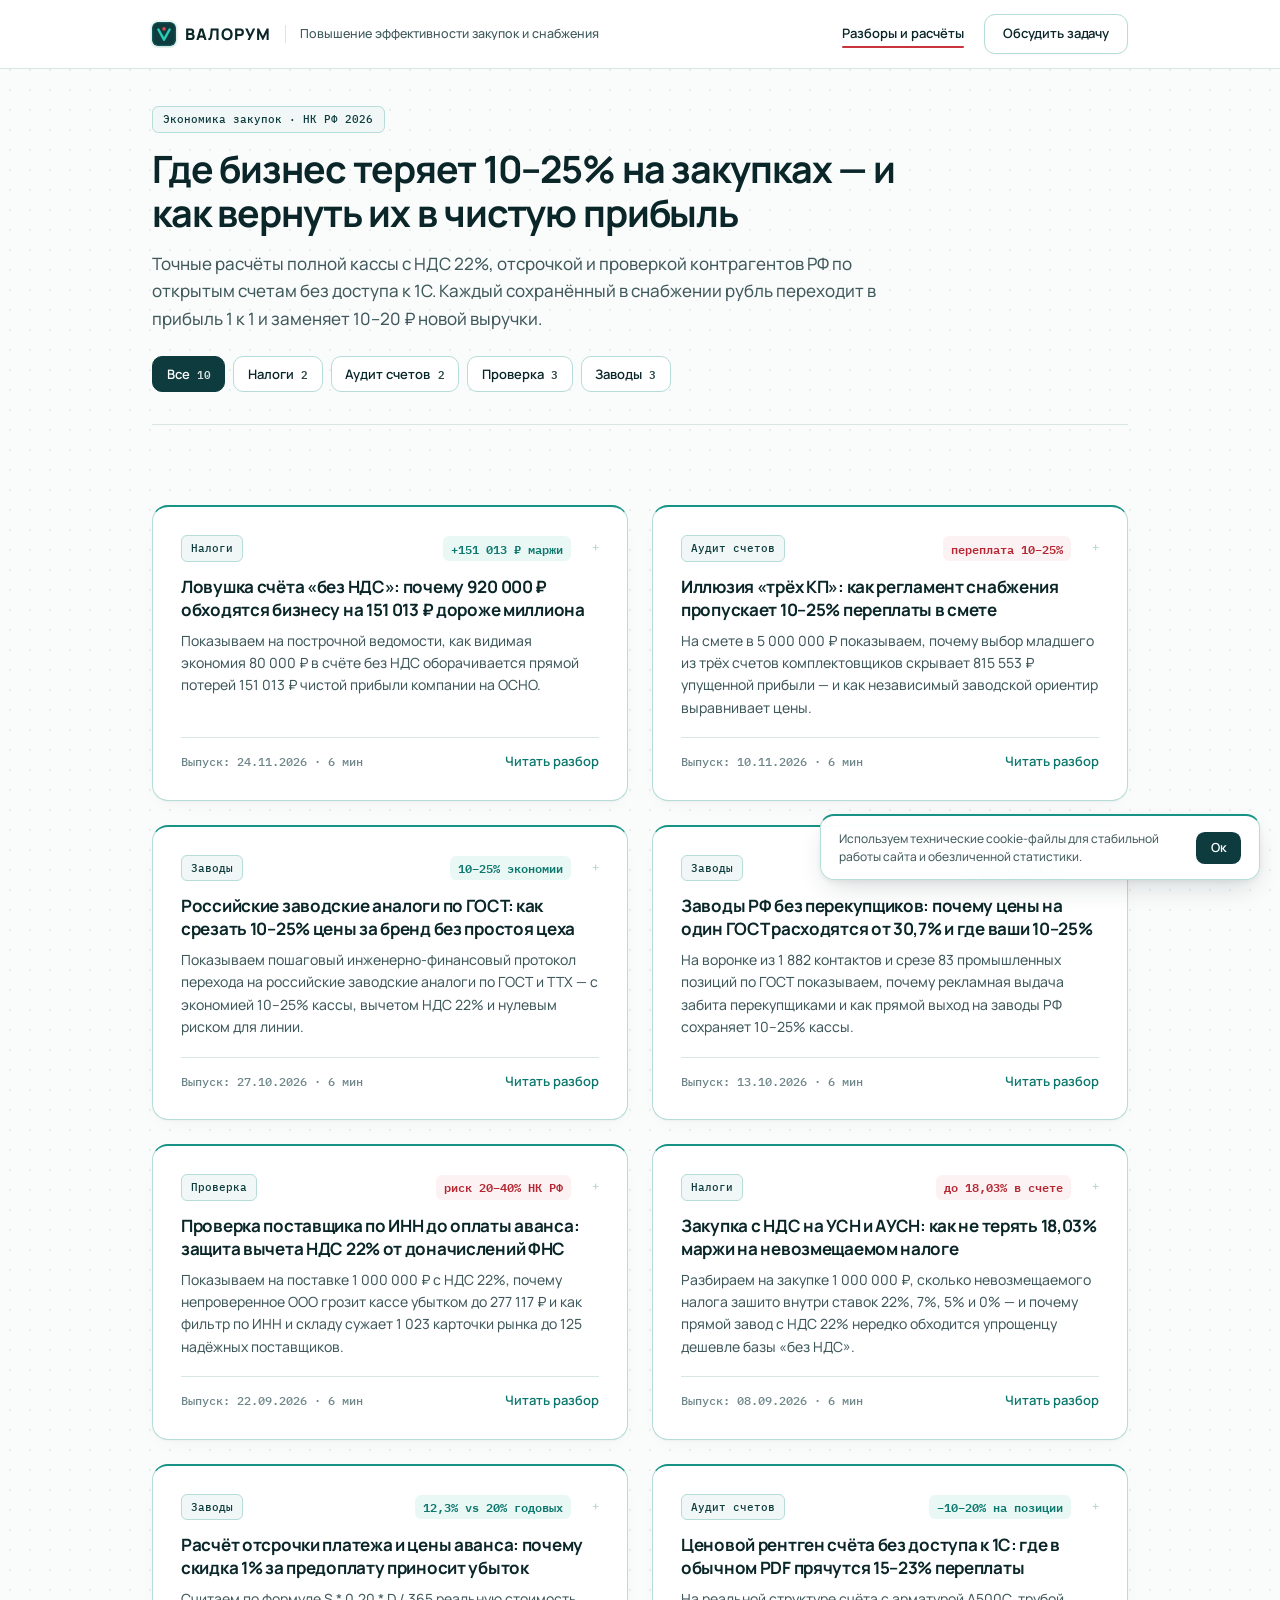
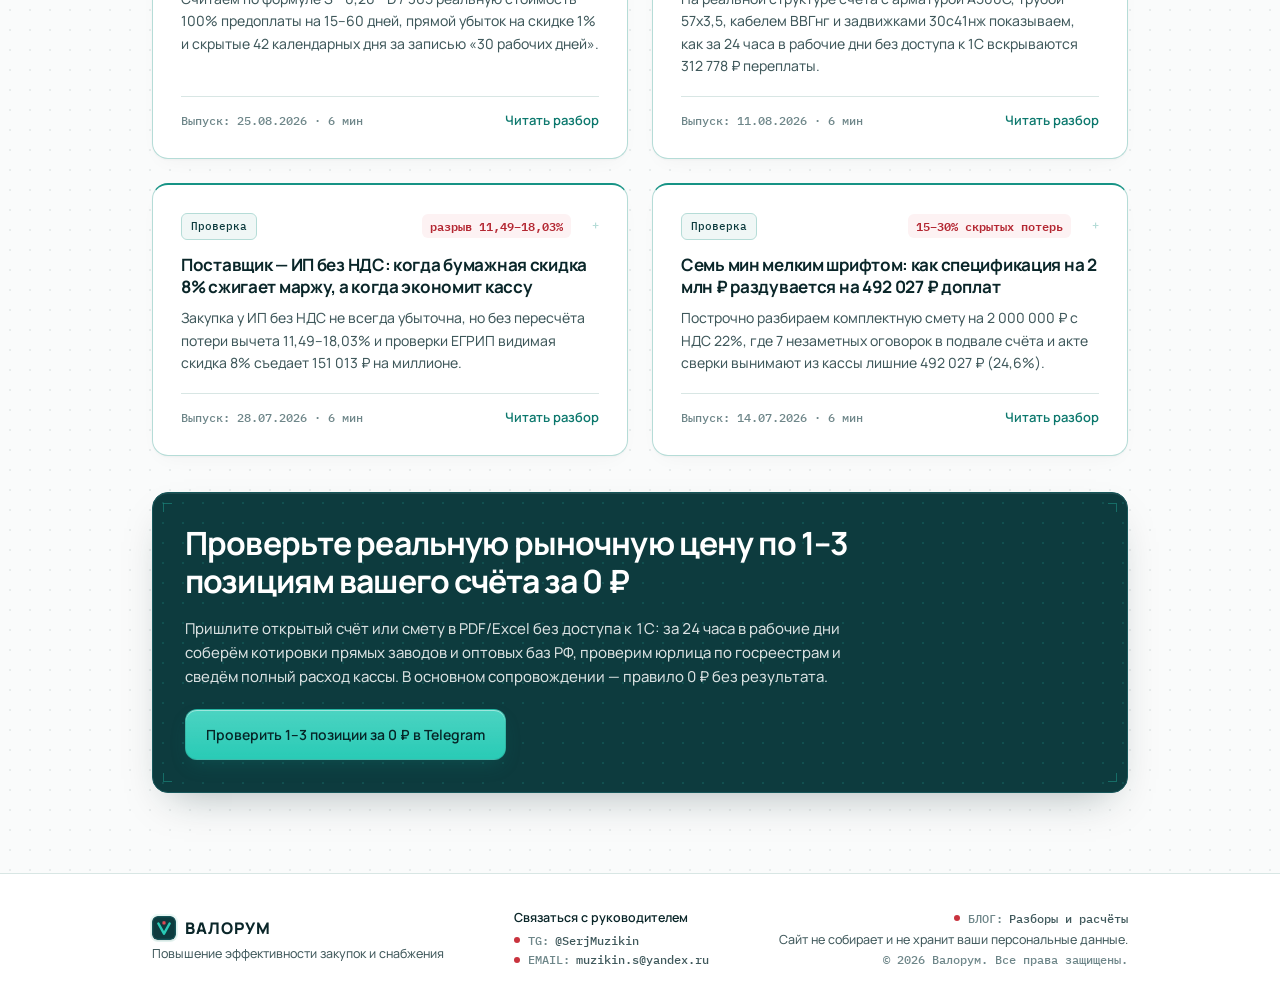
==== commit e08bc68c: "deploy(pages): publish sanitized showcase (default)" ====
--- a/blog/index.html
+++ b/blog/index.html
@@ -34,7 +34,7 @@
 </head>
 <body id="top" class="antialiased selection:bg-[#0D3B3E] selection:text-white">
 <svg width="0" height="0" style="position:absolute;overflow:hidden" aria-hidden="true"><symbol id="valorum-mark" viewBox="0 0 32 32"><rect width="32" height="32" rx="7.5" fill="#0D3B3E"/><rect x="1" y="1" width="30" height="30" rx="6.5" fill="none" stroke="#1C686D" stroke-width="1"/><path d="M8.5 10L16 23.5L23.5 10" fill="none" stroke="#29CBB6" stroke-width="3.3" stroke-linecap="round" stroke-linejoin="round"/><rect x="13.9" y="7" width="4.2" height="4.2" rx="1" fill="#E04854"/></symbol></svg>
-<header class="blog-header"><div class="blog-header-inner"><div class="blog-header-left"><a href="/" class="brand-lockup shrink-0" aria-label="Валорум — главная страница"><svg class="brand-logo-box" aria-hidden="true"><use href="#valorum-mark"/></svg><span class="brand-wordmark">ВАЛОРУМ</span></a><span class="blog-header-sep" aria-hidden="true"></span><span class="blog-header-sub">Повышение эффективности закупок и снабжения</span></div><div class="blog-header-right"><a href="/blog/" class="header-nav-link header-nav-link--active shrink-0" aria-current="page">Разборы</a><a href="#blog-cta" class="btn-header-outline blog-header-btn">Обсудить задачу</a></div></div><div id="scroll-telemetry" aria-hidden="true"></div></header>
+<header class="blog-header"><div class="blog-header-inner"><div class="blog-header-left"><a href="/" class="brand-lockup shrink-0" aria-label="Валорум — главная страница"><svg class="brand-logo-box" aria-hidden="true"><use href="#valorum-mark"/></svg><span class="brand-wordmark">ВАЛОРУМ</span></a><span class="blog-header-sep" aria-hidden="true"></span><span class="blog-header-sub">Повышение эффективности закупок и снабжения</span></div><div class="blog-header-right"><a href="/blog/" class="header-nav-link header-nav-link--active shrink-0" aria-current="page">Разборы и расчёты</a><a href="#blog-cta" class="btn-header-outline blog-header-btn">Обсудить задачу</a></div></div><div id="scroll-telemetry" aria-hidden="true"></div></header>
 <main class="blog-main"><section class="blog-hero"><span class="blog-kicker">Экономика закупок · НК РФ 2026</span><h1 class="blog-h1">Где бизнес теряет 10–25% на закупках — и как вернуть их в чистую прибыль</h1><p class="blog-lead">Точные расчёты полной кассы с НДС 22%, отсрочкой и проверкой контрагентов РФ по открытым счетам без доступа к 1С. Каждый сохранённый в снабжении рубль переходит в прибыль 1 к 1 и заменяет 10–20 ₽ новой выручки.</p><div class="rubric-bar" data-rubric-bar><button type="button" class="rubric-chip" data-filter="all" aria-pressed="true">Все <span class="rubric-chip-count">10</span></button><button type="button" class="rubric-chip" data-filter="tax" aria-pressed="false">Налоги <span class="rubric-chip-count">2</span></button><button type="button" class="rubric-chip" data-filter="antifraud" aria-pressed="false">Аудит счетов <span class="rubric-chip-count">2</span></button><button type="button" class="rubric-chip" data-filter="check" aria-pressed="false">Проверка <span class="rubric-chip-count">3</span></button><button type="button" class="rubric-chip" data-filter="sourcing" aria-pressed="false">Заводы <span class="rubric-chip-count">3</span></button></div></section>
 <section class="valorum-section valorum-section--last"><div class="blog-grid">
 <article class="valorum-card valorum-card--flex blog-card" data-rubric="tax"><div><div class="blog-card-top"><span class="blog-rubric-badge">Налоги</span><span class="blog-metric tabular-nums blog-metric--good">+151 013 ₽ маржи</span></div><h2 class="blog-card-title"><a href="/blog/schet-bez-nds-protiv-nds-22/">Ловушка счёта «без НДС»: почему 920 000 ₽ обходятся бизнесу на 151 013 ₽ дороже миллиона</a></h2><p class="blog-card-lead">Показываем на построчной ведомости, как видимая экономия 80 000 ₽ в счёте без НДС оборачивается прямой потерей 151 013 ₽ чистой прибыли компании на ОСНО.</p></div><div class="blog-card-footer tabular-nums"><span class="blog-card-meta">Выпуск: <time datetime="2026-11-24T10:00:00+03:00">24.11.2026</time> · 6 мин</span><a href="/blog/schet-bez-nds-protiv-nds-22/" class="blog-card-cta">Читать разбор</a></div></article>
@@ -52,7 +52,7 @@
 <div class="blog-index-banner"><div id="blog-cta" class="dark-green-banner reveal-item"><span class="corner-tick tl"></span><span class="corner-tick tr"></span><span class="corner-tick bl"></span><span class="corner-tick br"></span><div class="relative"><h2 class="section-h2">Проверьте реальную рыночную цену по 1–3 позициям вашего счёта за 0 ₽</h2><p class="blog-banner-text tabular-nums">Пришлите открытый счёт или смету в PDF/Excel без доступа к 1С: за 24 часа в рабочие дни соберём котировки прямых заводов и оптовых баз РФ, проверим юрлица по госреестрам и сведём полный расход кассы. В основном сопровождении — правило 0 ₽ без результата.</p><a href="https://t.me/valorum_official_bot?start=landing_cta" data-bot-cta data-bot-camp="bg-idx" target="_blank" rel="noopener noreferrer" class="btn-valorum blog-cta-btn"><span>Проверить 1–3 позиции за 0 ₽ в Telegram</span></a></div></div>
 </div>
 </section></main>
-<footer class="blog-footer"><div class="blog-footer-inner"><div class="blog-footer-col"><a href="#top" class="brand-lockup" aria-label="Валорум — наверх страницы"><svg class="brand-logo-box" aria-hidden="true"><use href="#valorum-mark"/></svg><span class="brand-wordmark">ВАЛОРУМ</span></a><div class="blog-footer-sub">Повышение эффективности закупок и снабжения</div></div><div class="blog-footer-col"><div class="blog-footer-head">Связаться с руководителем</div><div class="blog-footer-links"><div class="blog-footer-row"><span class="footer-dot"></span><span class="blog-footer-lbl">TG:</span><a href="https://t.me/SerjMuzikin" target="_blank" rel="noopener noreferrer" class="footer-link">@SerjMuzikin</a></div><div class="blog-footer-row"><span class="footer-dot"></span><span class="blog-footer-lbl">EMAIL:</span><a href="mailto:muzikin.s@yandex.ru" class="footer-link">muzikin.s@yandex.ru</a></div><div class="blog-footer-row"><span class="footer-dot"></span><span class="blog-footer-lbl">БЛОГ:</span><a href="/blog/" class="footer-link">Разборы и расчёты</a></div></div></div><div class="blog-footer-legal"><div class="blog-footer-sub">Сайт не собирает и не хранит ваши персональные данные.</div><div class="blog-footer-copy">© 2026 Валорум. Все права защищены.</div></div></div></footer>
+<footer class="blog-footer"><div class="blog-footer-inner"><div class="blog-footer-col"><a href="#top" class="brand-lockup" aria-label="Валорум — наверх страницы"><svg class="brand-logo-box" aria-hidden="true"><use href="#valorum-mark"/></svg><span class="brand-wordmark">ВАЛОРУМ</span></a><div class="blog-footer-sub">Повышение эффективности закупок и снабжения</div></div><div class="blog-footer-col"><div class="blog-footer-head">Связаться с руководителем</div><div class="blog-footer-links"><div class="blog-footer-row"><span class="footer-dot"></span><span class="blog-footer-lbl">TG:</span><a href="https://t.me/SerjMuzikin" target="_blank" rel="noopener noreferrer" class="footer-link">@SerjMuzikin</a></div><div class="blog-footer-row"><span class="footer-dot"></span><span class="blog-footer-lbl">EMAIL:</span><a href="mailto:muzikin.s@yandex.ru" class="footer-link">muzikin.s@yandex.ru</a></div></div></div><div class="blog-footer-legal"><div class="blog-footer-row"><span class="footer-dot"></span><span class="blog-footer-lbl">БЛОГ:</span><a href="/blog/" class="footer-link">Разборы и расчёты</a></div><div class="blog-footer-sub">Сайт не собирает и не хранит ваши персональные данные.</div><div class="blog-footer-copy">© 2026 Валорум. Все права защищены.</div></div></div></footer>
 <div id="cookie-notice" class="cookie-notice" role="region" aria-label="Уведомление о cookie" hidden><p class="cookie-notice-text">Используем технические cookie-файлы для стабильной работы сайта и обезличенной статистики.</p><button type="button" id="cookie-accept-btn" class="cookie-notice-btn">Ок</button></div>
 <script src="/kinematics.js" defer></script>
 </body>
--- a/components.css
+++ b/components.css
@@ -257,21 +257,66 @@
     }
   }
 
-  /* Кнопки CTA, навигация шапки и футер */
+  /* Кнопки CTA, навигация шапки, подвал таблицы и футер */
   .header-nav-link {
-    font-size: 12.5px;
+    position: relative;
+    display: inline-flex;
+    align-items: center;
+    font-size: 12px;
     font-weight: 600;
     color: var(--text-secondary);
-    padding: 0.35rem 0.25rem;
-    transition: color 0.16s ease;
-  }
-  .header-nav-link:hover { color: var(--dark-green); }
-  @media (min-width: 640px) {
-    .header-nav-link { font-size: 13px; }
-  }
-  @media (max-width: 359px) {
-    .brand-wordmark { font-size: 13.5px; letter-spacing: 0.04em; }
-    .header-nav-link { font-size: 12px; }
+    padding: 0.35rem 0.15rem;
+    transition: color 0.18s var(--ease-crisp);
+  }
+  .header-nav-link::after {
+    content: "";
+    position: absolute;
+    left: 0.15rem;
+    right: 0.15rem;
+    bottom: 1px;
+    height: 2px;
+    border-radius: 1px;
+    background-color: var(--crimson);
+    transform: scaleX(0);
+    transform-origin: left center;
+    transition: transform 0.2s var(--ease-crisp);
+  }
+  .header-nav-link:hover,
+  .header-nav-link:focus-visible { color: var(--dark-green-ink); }
+  .header-nav-link:hover::after,
+  .header-nav-link:focus-visible::after { transform: scaleX(1); }
+  @media (min-width: 640px) {
+    .header-nav-link { font-size: 13px; padding: 0.35rem 0.25rem; }
+    .header-nav-link::after { left: 0.25rem; right: 0.25rem; }
+  }
+  @media (max-width: 389px) {
+    .brand-wordmark { font-size: 13px; letter-spacing: 0.03em; }
+    .header-nav-link { font-size: 11px; padding: 0.3rem 0.1rem; }
+    .btn-header-outline { font-size: 11.5px; padding-left: 0.5rem; padding-right: 0.5rem; }
+  }
+
+  .ledger-foot {
+    display: flex;
+    flex-wrap: wrap;
+    align-items: center;
+    justify-content: space-between;
+    gap: 0.5rem 1rem;
+    margin-top: 0.625rem;
+    padding: 0 0.25rem;
+  }
+  .ledger-more-link {
+    display: inline-flex;
+    align-items: center;
+    gap: 0.3rem;
+    font-size: 12px;
+    font-weight: 600;
+    color: var(--dark-green);
+    transition: color 0.18s var(--ease-crisp);
+  }
+  .ledger-more-link svg { width: 0.875rem; height: 0.875rem; flex-shrink: 0; transition: transform 0.2s var(--ease-mech); }
+  @media (hover: hover) {
+    .ledger-more-link:hover { color: var(--crimson); }
+    .ledger-more-link:hover svg { transform: translateX(3px); }
   }
 
   .btn-header-outline {
@@ -412,7 +457,8 @@
 
   @media (prefers-reduced-motion: reduce) {
     .reveal-item { opacity: 1; transform: none; transition: none; }
-    .hero-highlight::after { transform: scaleX(1); transition: none; }
+    .hero-highlight::after, .header-nav-link::after { transition: none; }
+    .hero-highlight::after { transform: scaleX(1); }
     .check-stroke { stroke-dashoffset: 0; transition: none; }
     .live-red-dot, .live-red-dot-dark { animation: none; }
   }
--- a/blog.css
+++ b/blog.css
@@ -32,11 +32,11 @@
   .blog-footer-col { display: flex; flex-direction: column; align-items: flex-start; gap: 5px; }
   .blog-footer-sub { font-size: 12px; line-height: 1.4; color: var(--text-secondary); }
   .blog-footer-head { font-size: 12px; font-weight: 600; color: var(--dark-green-ink); line-height: 1.35; }
-  .blog-footer-links {
-    display: flex; flex-direction: column; gap: 0.25rem;
+  .blog-footer-links { display: flex; flex-direction: column; gap: 0.25rem; }
+  .blog-footer-row {
+    display: inline-flex; align-items: center; white-space: nowrap;
     font-family: var(--font-mono); font-size: 0.75rem; line-height: 1.45;
   }
-  .blog-footer-row { display: inline-flex; align-items: center; white-space: nowrap; }
   .blog-footer-lbl { color: var(--text-muted); }
   .blog-footer-legal {
     width: 100%; padding-top: 1rem; border-top: 1px solid var(--border-hairline);
@@ -63,10 +63,8 @@
     .blog-footer-legal { width: auto; padding-top: 0; border-top-width: 0; align-items: flex-end; text-align: right; }
   }
 
-  .header-nav-link--active {
-    color: var(--dark-green); text-decoration: underline; text-decoration-color: var(--bright-green);
-    text-decoration-thickness: 2px; text-underline-offset: 6px;
-  }
+  .header-nav-link--active { color: var(--dark-green-ink); }
+  .header-nav-link--active::after { transform: scaleX(1); }
 
   .blog-hero { padding: 2.25rem 0 2rem; border-bottom: 1px solid var(--border-hairline); }
   .blog-kicker {
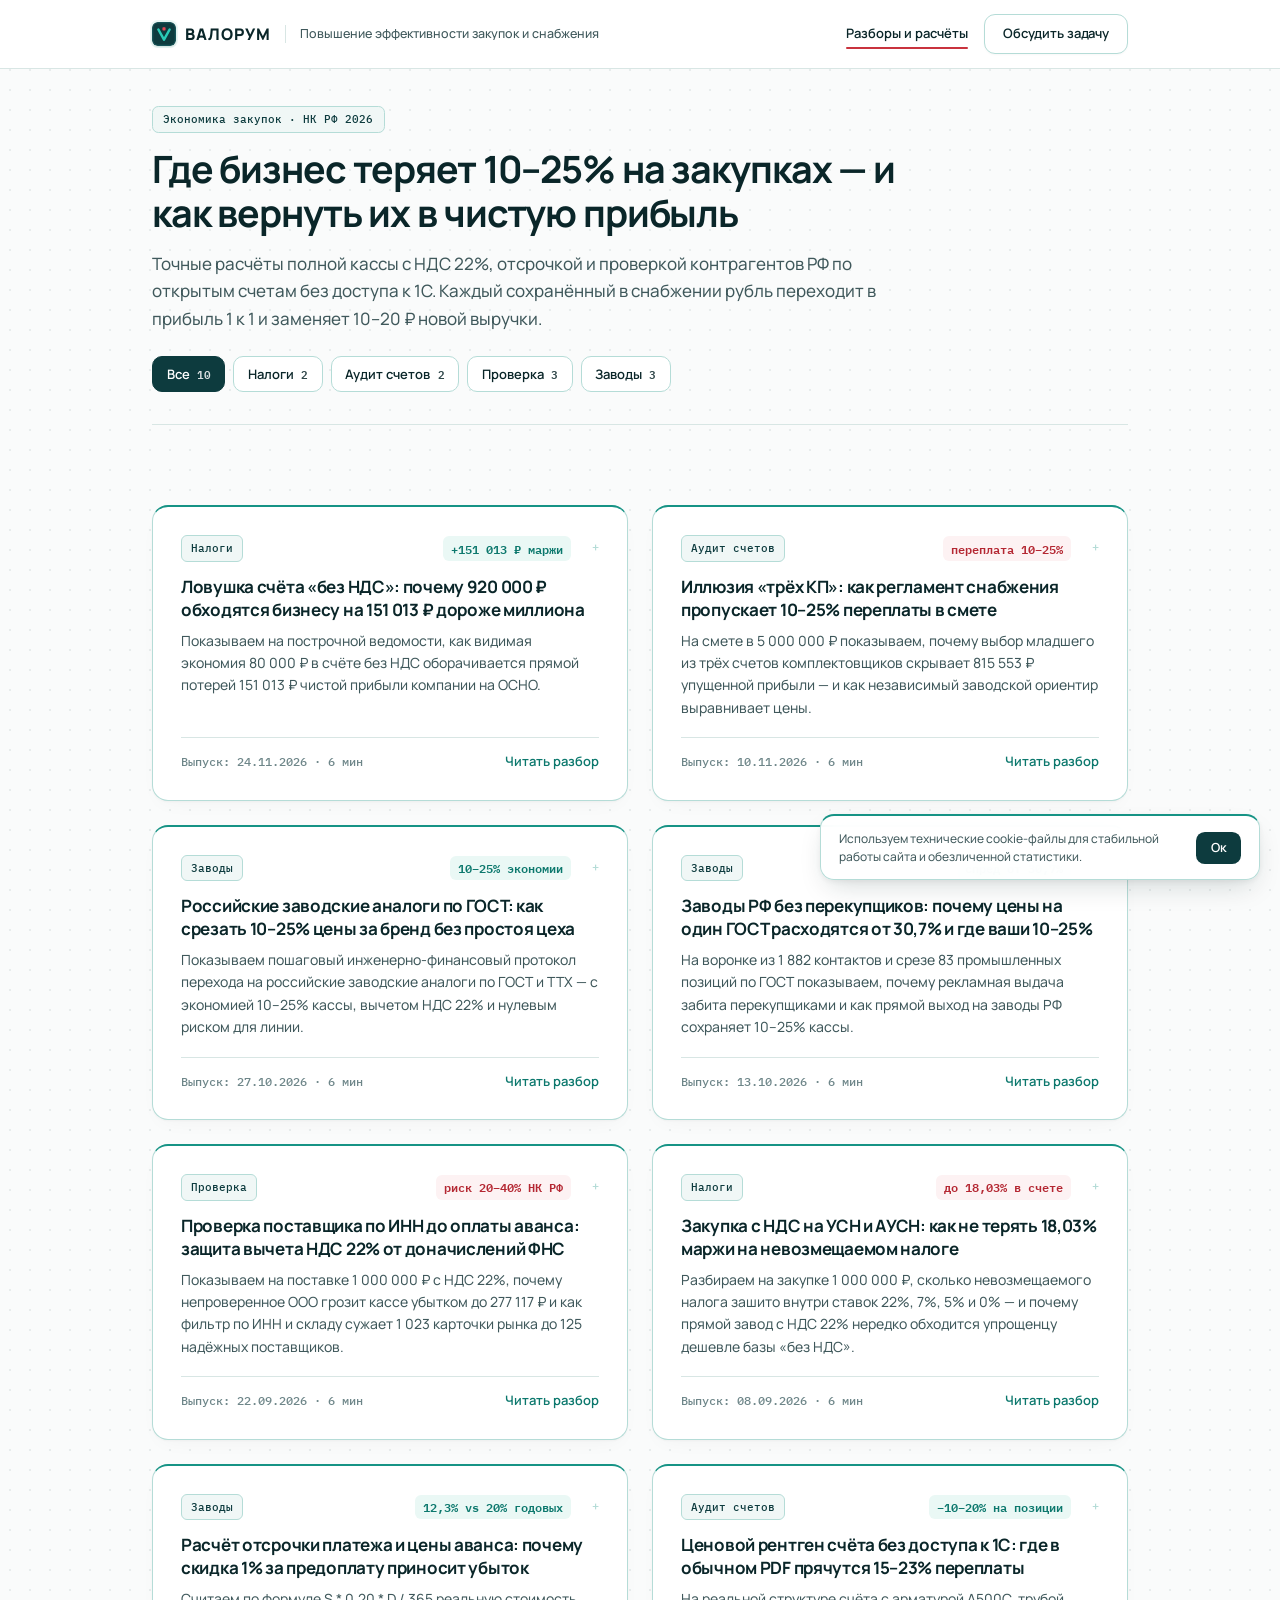
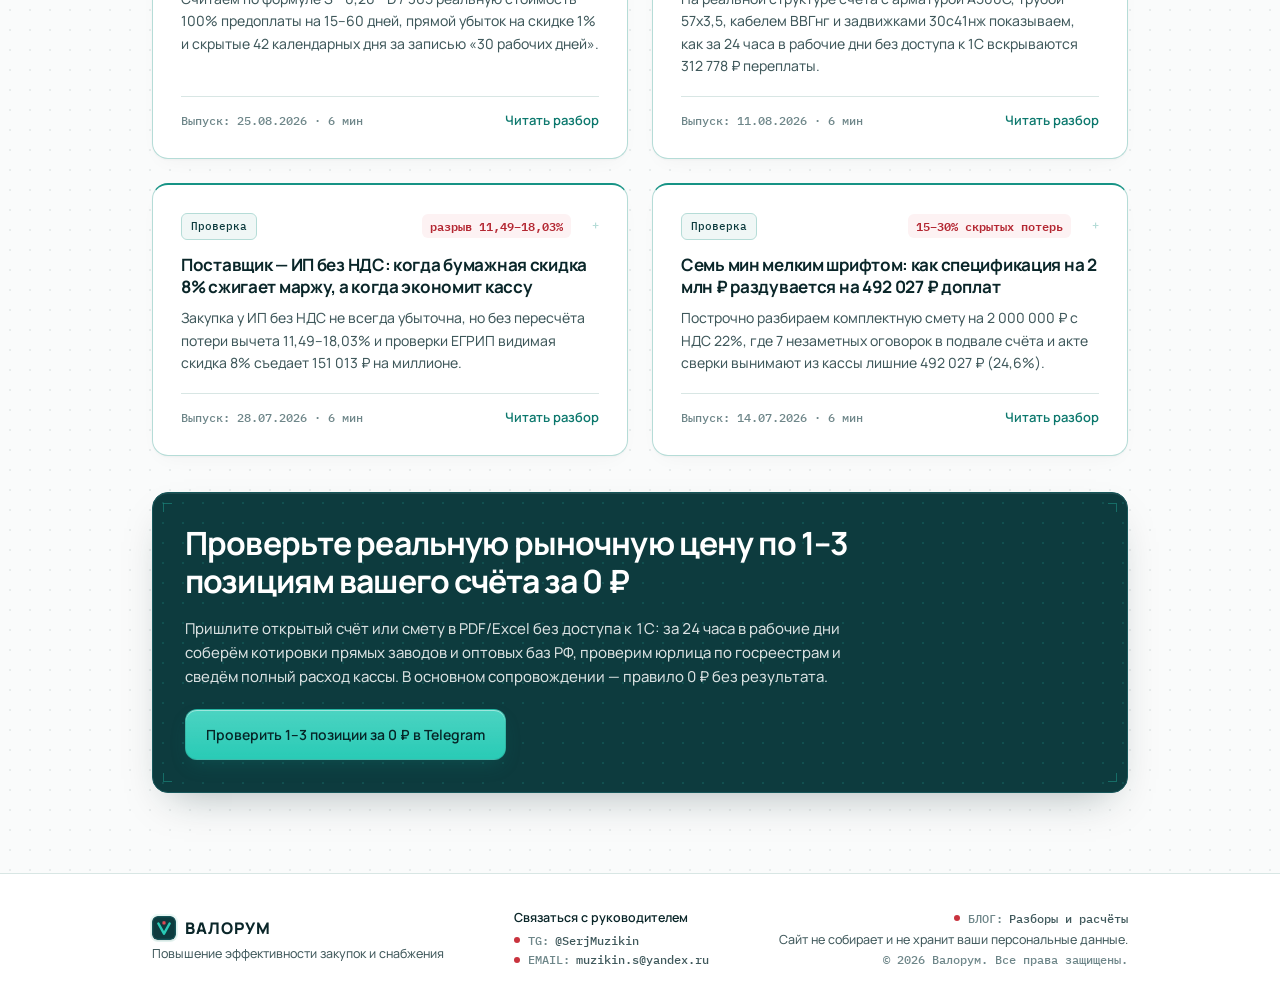
==== commit 7064f918: "deploy(pages): publish sanitized showcase (default)" ====
--- a/blog/index.html
+++ b/blog/index.html
@@ -26,10 +26,10 @@
 <meta name="twitter:image" content="https://valorum.ru/og-cover.png">
 <script type="application/ld+json">{"@context":"https://schema.org","@type":"Blog","@id":"https://valorum.ru/blog/#blog","url":"https://valorum.ru/blog/","name":"Экономика закупок и разборы счетов — Валорум","description":"Практические расчёты закупок для собственника бизнеса и CFO: НДС 22% против УСН, проверка поставщиков по ИНН до аванса, скрытые доплаты в сметах и прямые заводы РФ.","inLanguage":"ru-RU","publisher":{"@type":"Organization","@id":"https://valorum.ru/#org","name":"Валорум","url":"https://valorum.ru/","logo":"https://valorum.ru/favicon.svg"},"blogPost":[{"@type":"BlogPosting","@id":"https://valorum.ru/blog/schet-bez-nds-protiv-nds-22/#article","headline":"Ловушка счёта «без НДС»: почему 920 000 ₽ обходятся бизнесу на 151 013 ₽ дороже миллиона","url":"https://valorum.ru/blog/schet-bez-nds-protiv-nds-22/","datePublished":"2026-11-24T10:00:00+03:00","dateModified":"2026-11-28T12:00:00+03:00"},{"@type":"BlogPosting","@id":"https://valorum.ru/blog/pravilo-trekh-schetov-pereplata/#article","headline":"Иллюзия «трёх КП»: как регламент снабжения пропускает 10–25% переплаты в смете","url":"https://valorum.ru/blog/pravilo-trekh-schetov-pereplata/","datePublished":"2026-11-10T10:00:00+03:00","dateModified":"2026-11-28T12:00:00+03:00"},{"@type":"BlogPosting","@id":"https://valorum.ru/blog/rossiyskie-zavodskie-analogi-po-gost/#article","headline":"Российские заводские аналоги по ГОСТ: как срезать 10–25% цены за бренд без простоя цеха","url":"https://valorum.ru/blog/rossiyskie-zavodskie-analogi-po-gost/","datePublished":"2026-10-27T10:00:00+03:00","dateModified":"2026-11-28T12:00:00+03:00"},{"@type":"BlogPosting","@id":"https://valorum.ru/blog/razbros-cen-na-zavodah-rf/#article","headline":"Заводы РФ без перекупщиков: почему цены на один ГОСТ расходятся от 30,7% и где ваши 10–25%","url":"https://valorum.ru/blog/razbros-cen-na-zavodah-rf/","datePublished":"2026-10-13T10:00:00+03:00","dateModified":"2026-11-28T12:00:00+03:00"},{"@type":"BlogPosting","@id":"https://valorum.ru/blog/proverka-postavshchika-po-inn/#article","headline":"Проверка поставщика по ИНН до оплаты аванса: защита вычета НДС 22% от доначислений ФНС","url":"https://valorum.ru/blog/proverka-postavshchika-po-inn/","datePublished":"2026-09-22T10:00:00+03:00","dateModified":"2026-11-28T12:00:00+03:00"},{"@type":"BlogPosting","@id":"https://valorum.ru/blog/usn-i-nevozmeshchaemyy-nds/#article","headline":"Закупка с НДС на УСН и АУСН: как не терять 18,03% маржи на невозмещаемом налоге","url":"https://valorum.ru/blog/usn-i-nevozmeshchaemyy-nds/","datePublished":"2026-09-08T10:00:00+03:00","dateModified":"2026-11-28T12:00:00+03:00"},{"@type":"BlogPosting","@id":"https://valorum.ru/blog/otsrochka-platezha-protiv-avansa/#article","headline":"Расчёт отсрочки платежа и цены аванса: почему скидка 1% за предоплату приносит убыток","url":"https://valorum.ru/blog/otsrochka-platezha-protiv-avansa/","datePublished":"2026-08-25T10:00:00+03:00","dateModified":"2026-11-28T12:00:00+03:00"},{"@type":"BlogPosting","@id":"https://valorum.ru/blog/audit-scheta-za-24-chasa-bez-1s/#article","headline":"Ценовой рентген счёта без доступа к 1С: где в обычном PDF прячутся 15–23% переплаты","url":"https://valorum.ru/blog/audit-scheta-za-24-chasa-bez-1s/","datePublished":"2026-08-11T10:00:00+03:00","dateModified":"2026-11-28T12:00:00+03:00"},{"@type":"BlogPosting","@id":"https://valorum.ru/blog/zakupka-u-ip-bez-nds-riski/#article","headline":"Поставщик — ИП без НДС: когда бумажная скидка 8% сжигает маржу, а когда экономит кассу","url":"https://valorum.ru/blog/zakupka-u-ip-bez-nds-riski/","datePublished":"2026-07-28T10:00:00+03:00","dateModified":"2026-11-28T12:00:00+03:00"},{"@type":"BlogPosting","@id":"https://valorum.ru/blog/skrytye-doplaty-v-specifikacii/#article","headline":"Семь мин мелким шрифтом: как спецификация на 2 млн ₽ раздувается на 492 027 ₽ доплат","url":"https://valorum.ru/blog/skrytye-doplaty-v-specifikacii/","datePublished":"2026-07-14T10:00:00+03:00","dateModified":"2026-11-28T12:00:00+03:00"}]}</script>
 <link rel="preload" href="/manrope-latin-cyrillic-var.woff2" as="font" type="font/woff2" crossorigin>
-<link rel="stylesheet" href="/styles.css">
-<link rel="stylesheet" href="/components.css">
-<link rel="stylesheet" href="/blog.css">
-<link rel="stylesheet" href="/utilities.css">
+<link rel="stylesheet" href="/styles.css?v=b8711991">
+<link rel="stylesheet" href="/components.css?v=7ac595a7">
+<link rel="stylesheet" href="/blog.css?v=4e0601e5">
+<link rel="stylesheet" href="/utilities.css?v=2aaa250e">
 <noscript><style>.reveal-item{opacity:1!important;transform:none!important}</style></noscript>
 </head>
 <body id="top" class="antialiased selection:bg-[#0D3B3E] selection:text-white">
@@ -54,6 +54,6 @@
 </section></main>
 <footer class="blog-footer"><div class="blog-footer-inner"><div class="blog-footer-col"><a href="#top" class="brand-lockup" aria-label="Валорум — наверх страницы"><svg class="brand-logo-box" aria-hidden="true"><use href="#valorum-mark"/></svg><span class="brand-wordmark">ВАЛОРУМ</span></a><div class="blog-footer-sub">Повышение эффективности закупок и снабжения</div></div><div class="blog-footer-col"><div class="blog-footer-head">Связаться с руководителем</div><div class="blog-footer-links"><div class="blog-footer-row"><span class="footer-dot"></span><span class="blog-footer-lbl">TG:</span><a href="https://t.me/SerjMuzikin" target="_blank" rel="noopener noreferrer" class="footer-link">@SerjMuzikin</a></div><div class="blog-footer-row"><span class="footer-dot"></span><span class="blog-footer-lbl">EMAIL:</span><a href="mailto:muzikin.s@yandex.ru" class="footer-link">muzikin.s@yandex.ru</a></div></div></div><div class="blog-footer-legal"><div class="blog-footer-row"><span class="footer-dot"></span><span class="blog-footer-lbl">БЛОГ:</span><a href="/blog/" class="footer-link">Разборы и расчёты</a></div><div class="blog-footer-sub">Сайт не собирает и не хранит ваши персональные данные.</div><div class="blog-footer-copy">© 2026 Валорум. Все права защищены.</div></div></div></footer>
 <div id="cookie-notice" class="cookie-notice" role="region" aria-label="Уведомление о cookie" hidden><p class="cookie-notice-text">Используем технические cookie-файлы для стабильной работы сайта и обезличенной статистики.</p><button type="button" id="cookie-accept-btn" class="cookie-notice-btn">Ок</button></div>
-<script src="/kinematics.js" defer></script>
+<script src="/kinematics.js?v=ee019feb" defer></script>
 </body>
 </html>
--- a/components.css
+++ b/components.css
@@ -265,15 +265,16 @@
     font-size: 12px;
     font-weight: 600;
     color: var(--text-secondary);
-    padding: 0.35rem 0.15rem;
+    padding: 0.35rem 0;
+    text-decoration: none;
     transition: color 0.18s var(--ease-crisp);
   }
   .header-nav-link::after {
     content: "";
     position: absolute;
-    left: 0.15rem;
-    right: 0.15rem;
-    bottom: 1px;
+    left: 0;
+    right: 0;
+    bottom: 0;
     height: 2px;
     border-radius: 1px;
     background-color: var(--crimson);
@@ -286,12 +287,11 @@
   .header-nav-link:hover::after,
   .header-nav-link:focus-visible::after { transform: scaleX(1); }
   @media (min-width: 640px) {
-    .header-nav-link { font-size: 13px; padding: 0.35rem 0.25rem; }
-    .header-nav-link::after { left: 0.25rem; right: 0.25rem; }
+    .header-nav-link { font-size: 13px; }
   }
   @media (max-width: 389px) {
     .brand-wordmark { font-size: 13px; letter-spacing: 0.03em; }
-    .header-nav-link { font-size: 11px; padding: 0.3rem 0.1rem; }
+    .header-nav-link { font-size: 11px; padding: 0.3rem 0; }
     .btn-header-outline { font-size: 11.5px; padding-left: 0.5rem; padding-right: 0.5rem; }
   }
 
